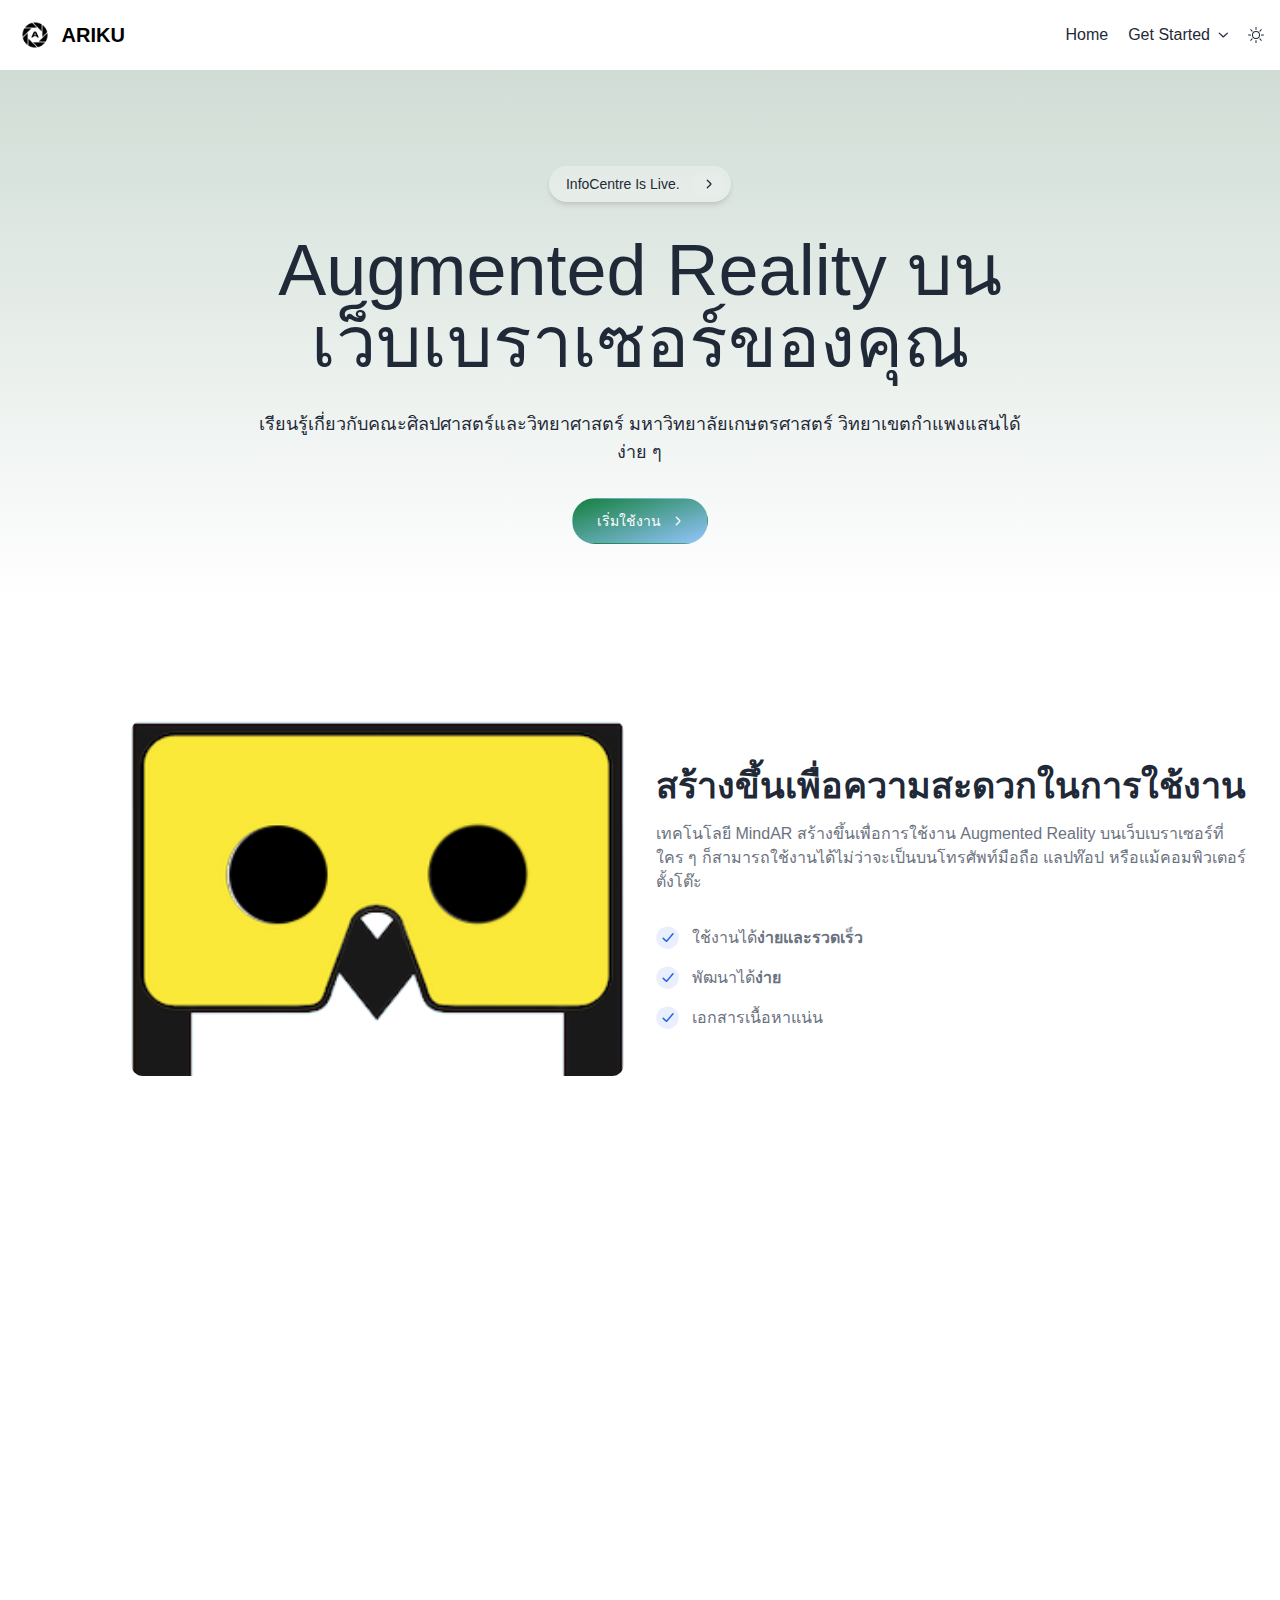
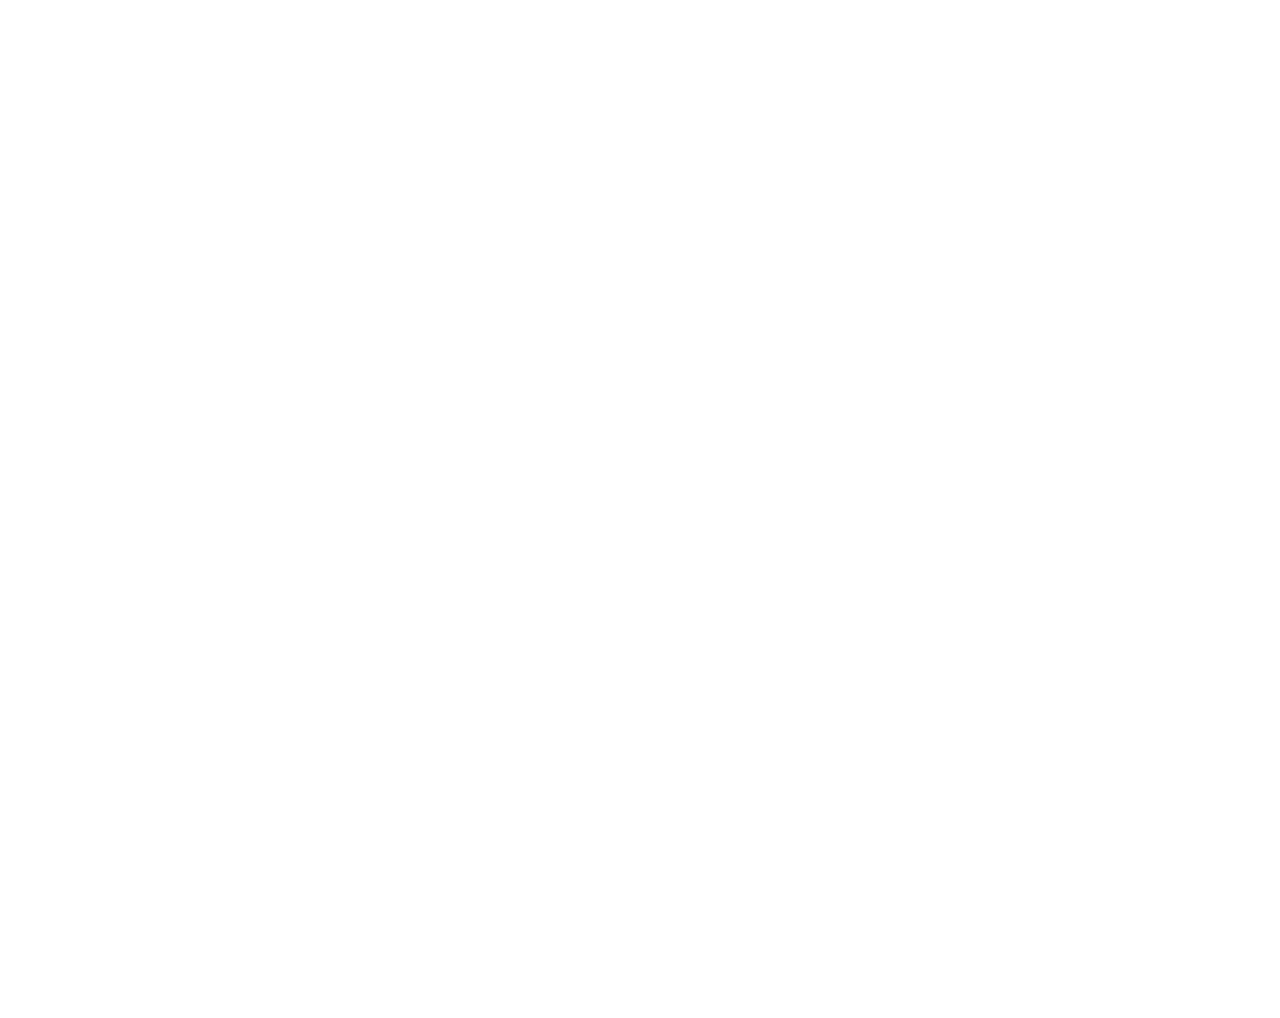
==== index.html @ 5f56b3ba "fist commit" ====
<html>
<head>
    <title>ARIKU: HOME</title>
    <meta charset="utf-8" name="viewport" content="width=device-width, initial-scale=1.0">
    <script src="https://code.jquery.com/jquery-3.7.0.min.js"
        integrity="sha256-2Pmvv0kuTBOenSvLm6bvfBSSHrUJ+3A7x6P5Ebd07/g=" crossorigin="anonymous"></script>
    <script src="src/components/main.js"></script>
    <link rel="stylesheet" href="src/components/output.css">
</head>

<body class="bg-white dark:bg-slate-900 font-varela">
    <header
        class="flex flex-wrap sm:justify-start sm:flex-nowrap z-50 w-full bg-white text-base py-4 dark:bg-slate-800 sticky top-0">
        <nav class="max-w-[85rem] w-full mx-auto px-4 sm:flex sm:items-center sm:justify-between" aria-label="Global">
            <div class="flex items-center justify-between">
                <a class="inline-flex items-center gap-x-2 text-xl font-semibold dark:text-white" href="https://blyatifulworld.github.io">
                    <div class="bg-white rounded-md">
                        <img class="w-12 h-auto" src="/assets/Images/ARIKULogo.png" alt="Logo">
                    </div>
                    ARIKU
                </a>
                <div class="sm:hidden">
                    <button type="button"
                        class="hs-collapse-toggle p-2 inline-flex justify-center items-center gap-2 rounded-md border font-medium bg-white text-gray-700 shadow-sm align-middle hover:bg-gray-50 focus:outline-none focus:ring-2 focus:ring-offset-2 focus:ring-offset-white focus:ring-blue-600 transition-all text-sm dark:bg-slate-900 dark:hover:bg-slate-800 dark:border-gray-700 dark:text-gray-400 dark:hover:text-white dark:focus:ring-offset-gray-800"
                        data-hs-collapse="#navbar-image-and-text-2" aria-controls="navbar-image-and-text-2"
                        aria-label="Toggle navigation">
                        <svg class="hs-collapse-open:hidden w-4 h-4" width="16" height="16" fill="currentColor"
                            viewBox="0 0 16 16">
                            <path fill-rule="evenodd"
                                d="M2.5 12a.5.5 0 0 1 .5-.5h10a.5.5 0 0 1 0 1H3a.5.5 0 0 1-.5-.5zm0-4a.5.5 0 0 1 .5-.5h10a.5.5 0 0 1 0 1H3a.5.5 0 0 1-.5-.5zm0-4a.5.5 0 0 1 .5-.5h10a.5.5 0 0 1 0 1H3a.5.5 0 0 1-.5-.5z" />
                        </svg>
                        <svg class="hs-collapse-open:block hidden w-4 h-4" width="16" height="16" fill="currentColor"
                            viewBox="0 0 16 16">
                            <path
                                d="M4.646 4.646a.5.5 0 0 1 .708 0L8 7.293l2.646-2.647a.5.5 0 0 1 .708.708L8.707 8l2.647 2.646a.5.5 0 0 1-.708.708L8 8.707l-2.646 2.647a.5.5 0 0 1-.708-.708L7.293 8 4.646 5.354a.5.5 0 0 1 0-.708z" />
                        </svg>
                    </button>
                </div>
            </div>
            <div id="navbar-image-and-text-2"
                class="hs-collapse hidden overflow-hidden transition-all duration-300 basis-full grow sm:block">
                <div class="flex flex-col gap-5 mt-5 sm:flex-row sm:items-center sm:justify-end sm:mt-0 sm:pl-5">
                    <a class="font-medium text-gray-800 hover:text-gray-500 dark:text-white dark:hover:text-gray-400"
                        href="https://blyatifulworld.github.io">Home</a>
                    <div class="hs-dropdown [--strategy:static] sm:[--strategy:fixed] [--adaptive:none]">
                        <button id="hs-mega-menu-basic-dr" type="button"
                            class="flex items-center w-full text-gray-800 hover:text-gray-500 dark:text-white dark:hover:text-gray-400">
                            Get Started
                            <svg class="ml-2 w-2.5 h-2.5 text-gray-800 dark:text-white" width="16" height="16"
                                viewBox="0 0 16 16" fill="none" xmlns="http://www.w3.org/2000/svg">
                                <path d="M2 5L8.16086 10.6869C8.35239 10.8637 8.64761 10.8637 8.83914 10.6869L15 5"
                                    stroke="currentColor" stroke-width="2" stroke-linecap="round"></path>
                            </svg>
                        </button>
                        <div class="hs-dropdown-menu transition-[opacity,margin] duration-[0.1ms] sm:duration-[150ms] hs-dropdown-open:opacity-100 opacity-0 sm:w-48 z-10 bg-white sm:shadow-md rounded-lg p-2 dark:bg-gray-800 sm:dark:border dark:border-gray-700 dark:divide-gray-700 before:absolute top-full sm:border before:-top-5 before:left-0 before:w-full before:h-5 hidden"
                            style="">
                            <a class="flex items-center gap-x-3.5 py-2 px-3 rounded-md text-sm text-gray-800 hover:bg-gray-100 focus:ring-2 focus:ring-blue-500 dark:text-white dark:hover:bg-gray-700 dark:hover:text-gray-400"
                                href="src/pages/mindartest.html">
                                Scanner
                            </a>
                            <a class="flex items-center gap-x-3.5 py-2 px-3 rounded-md text-sm text-gray-800 hover:bg-gray-100 focus:ring-2 focus:ring-blue-500 dark:text-white dark:hover:bg-gray-700 dark:hover:text-gray-400"
                                href="src/pages/infoCentre/mainInfo.html">
                                InfoCentre
                            </a>
                        </div>
                    </div>
                    <a class="hs-dark-mode-active:hidden block hs-dark-mode group flex items-center text-gray-800 hover:text-blue-600 font-medium dark:text-white dark:hover:text-gray-400"
                        href="#!" data-hs-theme-click-value="dark">
                        <svg class="w-4 h-4" xmlns="http://www.w3.org/2000/svg" width="16" height="16"
                            fill="currentColor" viewBox="0 0 16 16">
                            <path
                                d="M8 11a3 3 0 1 1 0-6 3 3 0 0 1 0 6zm0 1a4 4 0 1 0 0-8 4 4 0 0 0 0 8zM8 0a.5.5 0 0 1 .5.5v2a.5.5 0 0 1-1 0v-2A.5.5 0 0 1 8 0zm0 13a.5.5 0 0 1 .5.5v2a.5.5 0 0 1-1 0v-2A.5.5 0 0 1 8 13zm8-5a.5.5 0 0 1-.5.5h-2a.5.5 0 0 1 0-1h2a.5.5 0 0 1 .5.5zM3 8a.5.5 0 0 1-.5.5h-2a.5.5 0 0 1 0-1h2A.5.5 0 0 1 3 8zm10.657-5.657a.5.5 0 0 1 0 .707l-1.414 1.415a.5.5 0 1 1-.707-.708l1.414-1.414a.5.5 0 0 1 .707 0zm-9.193 9.193a.5.5 0 0 1 0 .707L3.05 13.657a.5.5 0 0 1-.707-.707l1.414-1.414a.5.5 0 0 1 .707 0zm9.193 2.121a.5.5 0 0 1-.707 0l-1.414-1.414a.5.5 0 0 1 .707-.707l1.414 1.414a.5.5 0 0 1 0 .707zM4.464 4.465a.5.5 0 0 1-.707 0L2.343 3.05a.5.5 0 1 1 .707-.707l1.414 1.414a.5.5 0 0 1 0 .708z" />
                        </svg>
                    </a>
                    <a class="hs-dark-mode-active:block hidden hs-dark-mode group flex items-center text-gray-800 hover:text-blue-600 font-medium dark:text-white dark:hover:text-gray-400"
                        href="#!" data-hs-theme-click-value="light">
                        <svg class="w-4 h-4" xmlns="http://www.w3.org/2000/svg" width="16" height="16"
                            fill="currentColor" viewBox="0 0 16 16">
                            <path
                                d="M6 .278a.768.768 0 0 1 .08.858 7.208 7.208 0 0 0-.878 3.46c0 4.021 3.278 7.277 7.318 7.277.527 0 1.04-.055 1.533-.16a.787.787 0 0 1 .81.316.733.733 0 0 1-.031.893A8.349 8.349 0 0 1 8.344 16C3.734 16 0 12.286 0 7.71 0 4.266 2.114 1.312 5.124.06A.752.752 0 0 1 6 .278zM4.858 1.311A7.269 7.269 0 0 0 1.025 7.71c0 4.02 3.279 7.276 7.319 7.276a7.316 7.316 0 0 0 5.205-2.162c-.337.042-.68.063-1.029.063-4.61 0-8.343-3.714-8.343-8.29 0-1.167.242-2.278.681-3.286z" />
                        </svg>
                    </a>
                </div>
            </div>
        </nav>
    </header>
    <!-- Body Section -->
    <div class="font-medium text-gray-800 dark:text-white bg-gradient-to-b from-green-900/[.20] via-transparent">

        <!-- The Top One -->
        <div class="max-w-[85rem] mx-auto px-4 sm:px-6 lg:px-8 py-24 space-y-8 mb-6">
            <div class="flex justify-center">
                <a class="group inline-block bg-white/30 hover:bg-white/[.1] dark:bg-white/[.05] dark:hover:bg-white/[.1] border border-white/[.05] p-1 pl-4 rounded-full shadow-md dark:text-white"
                    href="#">
                    <p class="mr-2 inline-block text-sm">
                        InfoCentre Is Live.
                    </p>
                    <span
                        class="group-hover:bg-white/[.1] py-2 px-3 inline-flex justify-center items-center gap-x-2 rounded-full bg-white/[.075] font-semibold text-sm">
                        <svg class="w-2.5 h-2.5" width="16" height="16" viewBox="0 0 16 16" fill="none">
                            <path
                                d="M5.27921 2L10.9257 7.64645C11.1209 7.84171 11.1209 8.15829 10.9257 8.35355L5.27921 14"
                                stroke="currentColor" stroke-width="2" stroke-linecap="round" />
                        </svg>
                    </span>
                </a>
            </div>
            <div class="max-w-3xl text-center mx-auto">
                <h1 class="block font-medium text-4xl sm:text-5xl md:text-6xl lg:text-7xl">
                    Augmented Reality บนเว็บเบราเซอร์ของคุณ
                </h1>
            </div>
            <div class="max-w-3xl text-center mx-auto">
                <p class="text-lg">เรียนรู้เกี่ยวกับคณะศิลปศาสตร์และวิทยาศาสตร์ มหาวิทยาลัยเกษตรศาสตร์
                    วิทยาเขตกำแพงแสนได้ง่าย ๆ</p>
            </div>
            <div class="text-center">
                <a class="transition ease-in-out delay-100 bg-blue-500 hover:-translate-y-1 hover:scale-110 inline-flex justify-center items-center gap-x-3 text-center bg-gradient-to-tl from-blue-300 to-green-700 shadow-lg shadow-transparent hover:shadow-green-500/50 border border-transparent text-white text-sm font-medium rounded-full focus:outline-none focus:ring-2 focus:ring-blue-600 focus:ring-offset-2 focus:ring-offset-white py-3 px-6 dark:focus:ring-offset-gray-800"
                    href="#getStart">
                    เริ่มใช้งาน
                    <svg class="w-2.5 h-2.5" width="16" height="16" viewBox="0 0 16 16" fill="none">
                        <path d="M5.27921 2L10.9257 7.64645C11.1209 7.84171 11.1209 8.15829 10.9257 8.35355L5.27921 14"
                            stroke="currentColor" stroke-width="2" stroke-linecap="round" />
                    </svg>
                </a>
            </div>
        </div>

        <!-- The Second One -->
        <!-- MindAR Section -->
        <div class="max-w-[85rem] px-4 py-10 sm:px-6 lg:px-8 lg:py-14 mx-auto mb-6">
            <div class="md:grid md:grid-cols-2 md:items-center md:gap-4 xl:gap-8">
                <div class="flex sm:justify-center md:justify-end moveToLeft">
                    <img class="rounded-xl w-10/12 object-cover sm:object-center" src="assets/Images/mindarlogo.png"
                        alt="MindAR.js logo">
                </div>
                <div class="mt-5 sm:mt-10 lg:mt-0">
                    <div class="space-y-6 sm:space-y-8">
                        <div class="space-y-2 md:space-y-4">
                            <h2 class="font-bold text-3xl lg:text-4xl text-gray-800 dark:text-gray-200">
                                สร้างขึ้นเพื่อความสะดวกในการใช้งาน
                            </h2>
                            <p class="text-gray-500 dark:text-gray-300">
                                เทคโนโลยี MindAR สร้างขึ้นเพื่อการใช้งาน Augmented Reality บนเว็บเบราเซอร์ที่ใคร ๆ
                                ก็สามารถใช้งานได้ไม่ว่าจะเป็นบนโทรศัพท์มือถือ แลปท๊อป หรือแม้คอมพิวเตอร์ตั้งโต๊ะ
                            </p>
                        </div>
                        <ul role="list" class="space-y-2 sm:space-y-4">
                            <li class="flex space-x-3">
                                <svg class="flex-shrink-0 h-6 w-6 text-blue-600 dark:text-blue-500" width="16"
                                    height="16" viewBox="0 0 16 16" fill="none" xmlns="http://www.w3.org/2000/svg">
                                    <path
                                        d="M15.1965 7.85999C15.1965 3.71785 11.8387 0.359985 7.69653 0.359985C3.5544 0.359985 0.196533 3.71785 0.196533 7.85999C0.196533 12.0021 3.5544 15.36 7.69653 15.36C11.8387 15.36 15.1965 12.0021 15.1965 7.85999Z"
                                        fill="currentColor" fill-opacity="0.1" />
                                    <path
                                        d="M10.9295 4.88618C11.1083 4.67577 11.4238 4.65019 11.6343 4.82904C11.8446 5.00788 11.8702 5.32343 11.6914 5.53383L7.44139 10.5338C7.25974 10.7475 6.93787 10.77 6.72825 10.5837L4.47825 8.5837C4.27186 8.40024 4.25327 8.0842 4.43673 7.87781C4.62019 7.67142 4.93622 7.65283 5.14261 7.83629L7.01053 9.49669L10.9295 4.88618Z"
                                        fill="currentColor" />
                                </svg>
                                <span class="text-sm sm:text-base text-gray-500 dark:text-gray-300">
                                    ใช้งานได้<span class="font-bold">ง่ายและรวดเร็ว</span>
                                </span>
                            </li>
                            <li class="flex space-x-3">
                                <svg class="flex-shrink-0 h-6 w-6 text-blue-600 dark:text-blue-500" width="16"
                                    height="16" viewBox="0 0 16 16" fill="none" xmlns="http://www.w3.org/2000/svg">
                                    <path
                                        d="M15.1965 7.85999C15.1965 3.71785 11.8387 0.359985 7.69653 0.359985C3.5544 0.359985 0.196533 3.71785 0.196533 7.85999C0.196533 12.0021 3.5544 15.36 7.69653 15.36C11.8387 15.36 15.1965 12.0021 15.1965 7.85999Z"
                                        fill="currentColor" fill-opacity="0.1" />
                                    <path
                                        d="M10.9295 4.88618C11.1083 4.67577 11.4238 4.65019 11.6343 4.82904C11.8446 5.00788 11.8702 5.32343 11.6914 5.53383L7.44139 10.5338C7.25974 10.7475 6.93787 10.77 6.72825 10.5837L4.47825 8.5837C4.27186 8.40024 4.25327 8.0842 4.43673 7.87781C4.62019 7.67142 4.93622 7.65283 5.14261 7.83629L7.01053 9.49669L10.9295 4.88618Z"
                                        fill="currentColor" />
                                </svg>
                                <span class="text-sm sm:text-base text-gray-500 dark:text-gray-300">
                                    พัฒนาได้<span class="font-bold">ง่าย</span>
                                </span>
                            </li>
                            <li class="flex space-x-3">
                                <svg class="flex-shrink-0 h-6 w-6 text-blue-600 dark:text-blue-500" width="16"
                                    height="16" viewBox="0 0 16 16" fill="none" xmlns="http://www.w3.org/2000/svg">
                                    <path
                                        d="M15.1965 7.85999C15.1965 3.71785 11.8387 0.359985 7.69653 0.359985C3.5544 0.359985 0.196533 3.71785 0.196533 7.85999C0.196533 12.0021 3.5544 15.36 7.69653 15.36C11.8387 15.36 15.1965 12.0021 15.1965 7.85999Z"
                                        fill="currentColor" fill-opacity="0.1" />
                                    <path
                                        d="M10.9295 4.88618C11.1083 4.67577 11.4238 4.65019 11.6343 4.82904C11.8446 5.00788 11.8702 5.32343 11.6914 5.53383L7.44139 10.5338C7.25974 10.7475 6.93787 10.77 6.72825 10.5837L4.47825 8.5837C4.27186 8.40024 4.25327 8.0842 4.43673 7.87781C4.62019 7.67142 4.93622 7.65283 5.14261 7.83629L7.01053 9.49669L10.9295 4.88618Z"
                                        fill="currentColor" />
                                </svg>
                                <span class="text-sm sm:text-base text-gray-500 dark:text-gray-300">
                                    เอกสารเนื้อหาแน่น
                                </span>
                            </li>
                        </ul>
                    </div>
                </div>
            </div>
        </div>
    </div>

    <!-- The Third One -->
    <!-- Supported Browsers Section -->
    <div class="max-w-[85rem] px-4 pt-10 sm:px-6 lg:px-8 lg:pt-14 mx-auto text-gray-800 dark:text-white mb-12 moveUp">
        <div class="max-w-3xl text-center mx-auto mb-6">
            <h1 class="block font-medium text-xl sm:text-2xl md:text-3xl lg:text-4xl">
                เบราเซอร์ที่เรารองรับ
            </h1>
        </div>
        <div class="grid grid-cols-2 md:grid-cols-3 gap-6">
            <!-- Icon Block -->
            <div
                class="h-36 sm:h-56 flex flex-col justify-center border border-gray-200 rounded-xl text-center p-4 md:p-5 dark:border-gray-700">
                <!-- Icon -->
                <div class="flex justify-center items-center w-12 h-12 rounded-md mx-auto">
                    <svg xmlns="http://www.w3.org/2000/svg" xmlns:xlink="http://www.w3.org/1999/xlink"
                        viewBox="0 0 48 48">
                        <defs>
                            <linearGradient id="a" x1="3.2173" y1="15" x2="44.7812" y2="15"
                                gradientUnits="userSpaceOnUse">
                                <stop offset="0" stop-color="#d93025" />
                                <stop offset="1" stop-color="#ea4335" />
                            </linearGradient>
                            <linearGradient id="b" x1="20.7219" y1="47.6791" x2="41.5039" y2="11.6837"
                                gradientUnits="userSpaceOnUse">
                                <stop offset="0" stop-color="#fcc934" />
                                <stop offset="1" stop-color="#fbbc04" />
                            </linearGradient>
                            <linearGradient id="c" x1="26.5981" y1="46.5015" x2="5.8161" y2="10.506"
                                gradientUnits="userSpaceOnUse">
                                <stop offset="0" stop-color="#1e8e3e" />
                                <stop offset="1" stop-color="#34a853" />
                            </linearGradient>

                            <path id="p"
                                d="M13.6086 30.0031 3.218 12.006A23.994 23.994 0 0 0 24.0025 48l10.3906-17.9971-.0067-.0068a11.9852 11.9852 0 0 1-20.7778.007Z" />
                        </defs>

                        <use xlink:href="#p" fill="url(#a)" transform="rotate(120 24 24)" />
                        <use xlink:href="#p" fill="url(#b)" transform="rotate(-120 24 24)" />
                        <use xlink:href="#p" fill="url(#c)" />

                        <circle cx="24" cy="24" r="12" style="fill:#fff" />
                        <circle cx="24" cy="24" r="9.5" style="fill:#1a73e8" />
                    </svg>
                </div>
                <!-- End Icon -->

                <div class="mt-3">
                    <h3 class="text-sm sm:text-base md:text-lg font-semibold">
                        Google Chrome
                    </h3>
                </div>
            </div>
            <!-- End Icon Block -->

            <!-- Icon Block -->
            <div
                class="h-36 sm:h-56 flex flex-col justify-center border border-gray-200 rounded-xl text-center p-4 md:p-5 dark:border-gray-700">
                <!-- Icon -->
                <div class="flex justify-center items-center w-12 h-12 rounded-md mx-auto">
                    <svg xmlns="http://www.w3.org/2000/svg" viewBox="0 0 16 16" id="safari">
                        <circle cx="8" cy="8" r="8" fill="#2196F3"></circle>
                        <path fill="#FAFAFA" d="m7 7-4 6 6-4z"></path>
                        <path fill="#F44336" d="m7 7 2 2 4-6z"></path>
                    </svg>
                </div>
                <!-- End Icon -->

                <div class="mt-3">
                    <h3 class="text-sm sm:text-base md:text-lg font-semibold">
                        Safari
                    </h3>
                </div>
            </div>
            <!-- End Icon Block -->

            <!-- Icon Block -->
            <div
                class="h-36 sm:h-56 flex flex-col justify-center border border-gray-200 rounded-xl text-center p-4 md:p-5 dark:border-gray-700">
                <!-- Icon -->
                <div class="flex justify-center items-center w-12 h-12 rounded-md mx-auto">
                    <svg xmlns="http://www.w3.org/2000/svg" width="2500" height="2500" preserveAspectRatio="xMidYMid"
                        viewBox="0 0 256 256" id="opera">
                        <defs>
                            <linearGradient id="a" x1="50.003%" x2="50.003%" y1="1.63%" y2="98.545%">
                                <stop offset="30%" stop-color="#FF1B2D"></stop>
                                <stop offset="43.81%" stop-color="#FA1A2C"></stop>
                                <stop offset="59.39%" stop-color="#ED1528"></stop>
                                <stop offset="75.81%" stop-color="#D60E21"></stop>
                                <stop offset="92.72%" stop-color="#B70519"></stop>
                                <stop offset="100%" stop-color="#A70014"></stop>
                            </linearGradient>
                            <linearGradient id="b" x1="49.99%" x2="49.99%" y1=".853%" y2="99.519%">
                                <stop offset="0%" stop-color="#9C0000"></stop>
                                <stop offset="70%" stop-color="#FF4B4B"></stop>
                            </linearGradient>
                        </defs>
                        <path fill="url(#a)"
                            d="M85.9 200.1C71.7 183.4 62.6 158.7 62 131v-6c.6-27.7 9.8-52.4 23.9-69.1 18.4-23.8 45.4-34.5 75.9-34.5 18.8 0 36.5 1.3 51.5 11.3C190.8 12.4 161.1.1 128.5 0h-.5C57.3 0 0 57.3 0 128c0 68.6 54 124.7 121.9 127.9 2 .1 4.1.1 6.1.1 32.8 0 62.7-12.3 85.3-32.6-15 10-31.7 10.4-50.5 10.4-30.4.1-58.6-9.8-76.9-33.7z">
                        </path>
                        <path fill="url(#b)"
                            d="M85.9 55.9c11.7-13.9 26.9-22.2 43.5-22.2 37.3 0 67.5 42.2 67.5 94.4s-30.2 94.4-67.5 94.4c-16.6 0-31.7-8.4-43.5-22.2 18.4 23.8 45.7 39 76.1 39 18.7 0 36.3-5.7 51.3-15.7C239.5 200 256 165.9 256 128c0-37.9-16.5-72-42.7-95.4-15-10-32.5-15.7-51.3-15.7-30.5 0-57.8 15.1-76.1 39z">
                        </path>
                    </svg>
                </div>
                <!-- End Icon -->

                <div class="mt-3">
                    <h3 class="text-sm sm:text-base md:text-lg font-semibold">
                        Opera
                    </h3>
                </div>
            </div>
            <!-- End Icon Block -->

            <!-- Icon Block -->
            <div
                class="h-36 sm:h-56 flex flex-col justify-center border border-gray-200 rounded-xl text-center p-4 md:p-5 dark:border-gray-700">
                <!-- Icon -->
                <div class="flex justify-center items-center w-12 h-12 rounded-md mx-auto">
                    <svg xmlns="http://www.w3.org/2000/svg" width="43.322" height="46.96" id="microsoft-edge">
                        <path fill="#3277bc"
                            d="M13.725 18.923h16.628c0-5.9-2.576-9.928-9.6-9.928-8.3 0-16.741 5.4-20.753 12.141C1.243 9.441 9.628 0 22.251 0c10.82 0 21.071 8.273 21.071 22.024v5.228H13.814c0 7.116 6.208 9.935 12.709 9.935a23.274 23.274 0 0 0 12.812-3.555V43.6a29.685 29.685 0 0 1-14.347 3.36c-11.457 0-19.544-8.211-19.544-18.421A18.1 18.1 0 0 1 17 11.486a12.118 12.118 0 0 0-3.28 7.437Z"
                            data-name="microsoft edge"></path>
                    </svg>
                </div>
                <!-- End Icon -->

                <div class="mt-3">
                    <h3 class="text-sm sm:text-base md:text-lg font-semibold">
                        Edge
                    </h3>
                </div>
            </div>
            <!-- End Icon Block -->

            <!-- Icon Block -->
            <div
                class="h-36 sm:h-56 flex flex-col justify-center border border-gray-200 rounded-xl text-center p-4 md:p-5 dark:border-gray-700">
                <!-- Icon -->
                <div class="flex justify-center items-center w-12 h-12 rounded-md mx-auto">
                    <svg xmlns="http://www.w3.org/2000/svg" enable-background="new 0 0 256 256" viewBox="0 0 256 256"
                        id="line-app">
                        <path fill="#44C7B6" d="M179.865,16.977H76.135c-32.668,0-59.157,26.489-59.157,59.157v103.731
						c0,32.668,26.489,59.157,59.157,59.157h103.731c32.668,0,59.157-26.489,59.157-59.157V76.135
						C239.023,43.467,212.533,16.977,179.865,16.977z"></path>
                        <path fill="#4BDBC3" d="M94.488,239.023H76.135c-32.668,0-59.157-26.489-59.157-59.157V76.135
						c0-32.668,26.489-59.157,59.157-59.157h18.353c-32.668,0-59.157,26.489-59.157,59.157v103.731
						C35.33,212.533,61.819,239.023,94.488,239.023z"></path>
                        <path fill="#3BB2A0" d="M239.023,76.135v103.731c0,32.668-26.489,59.157-59.157,59.157h-18.353
						c32.668,0,59.157-26.489,59.157-59.157V76.135c0-32.668-26.489-59.157-59.157-59.157h18.353
						C212.533,16.977,239.023,43.467,239.023,76.135z"></path>
                        <path fill="#FFE2E2" d="M214.135,121.651c0-38.346-38.564-69.431-86.135-69.431c-47.571,0-86.135,31.085-86.135,69.431
			c0,35.21,32.516,64.293,74.662,68.815c3.358,0.36,5.461,3.806,4.251,6.96l-6.061,15.794c0,0,26.185-1.975,54.056-30.4
			C195.777,171.099,214.135,148.105,214.135,121.651z"></path>
                        <path fill="#5F266D" d="M179.862,12.981H76.138c-34.824,0-63.156,28.332-63.156,63.156v103.725
			c0,34.824,28.332,63.156,63.156,63.156h103.725c34.824,0,63.156-28.332,63.156-63.156V76.138
			C243.019,41.313,214.687,12.981,179.862,12.981z M235.019,179.862c0,30.413-24.743,55.156-55.156,55.156H76.138
			c-30.413,0-55.156-24.743-55.156-55.156V76.138c0-30.413,24.743-55.156,55.156-55.156h103.725
			c30.413,0,55.156,24.743,55.156,55.156V179.862z"></path>
                        <path fill="#5F266D"
                            d="M145.943 39h5.654c2.209 0 4-1.791 4-4s-1.791-4-4-4h-5.654c-2.209 0-4 1.791-4 4S143.734 39 145.943 39zM166.598 39h15c2.209 0 4-1.791 4-4s-1.791-4-4-4h-15c-2.209 0-4 1.791-4 4S164.389 39 166.598 39zM128 48.22c-49.7 0-90.135 32.941-90.135 73.432 0 36.713 33.634 68.007 78.235 72.792.749.08 1.211.849.943 1.55l-6.061 15.794c-1.057 2.754 1.135 5.646 4.035 5.421 1.123-.084 27.673-2.393 56.064-31.034 29.046-12.878 47.052-37.539 47.052-64.522C218.135 81.161 177.7 48.22 128 48.22zM167.181 179.15c-.473.205-.902.5-1.264.868-18.183 18.545-35.691 25.397-44.869 27.87l3.465-9.03c2.15-5.605-1.582-11.728-7.559-12.37-40.527-4.348-71.089-32.222-71.089-64.837 0-36.079 36.846-65.432 82.135-65.432s82.135 29.353 82.135 65.432C210.135 145.618 193.676 167.65 167.181 179.15z">
                        </path>
                        <path fill="#5F266D"
                            d="M186.118 113.425c2.762 0 5-2.238 5-5s-2.238-5-5-5h-17.348c-2.762 0-5 2.238-5 5v26.963c0 2.762 2.238 5 5 5h17.348c2.762 0 5-2.238 5-5s-2.238-5-5-5h-12.348v-3.481h12.348c2.762 0 5-2.238 5-5s-2.238-5-5-5h-12.348v-3.481H186.118zM106.118 103.425c-2.762 0-5 2.238-5 5v26.963c0 2.762 2.238 5 5 5s5-2.238 5-5v-26.963C111.118 105.663 108.88 103.425 106.118 103.425zM84.4 130.387h-9.519v-21.963c0-2.762-2.238-5-5-5s-5 2.238-5 5v24.37c0 4.187 3.406 7.593 7.593 7.593H84.4c2.762 0 5-2.238 5-5S87.162 130.387 84.4 130.387zM148.368 103.425c-2.762 0-5 2.238-5 5v12.19l-11.643-15.228c-2.895-3.788-8.972-1.731-8.972 3.037v26.963c0 2.762 2.238 5 5 5s5-2.238 5-5v-12.19l11.643 15.228c1.292 1.69 3.526 2.39 5.575 1.699 2.03-.688 3.396-2.593 3.396-4.736v-26.963C153.368 105.663 151.13 103.425 148.368 103.425z">
                        </path>
                    </svg>
                </div>
                <!-- End Icon -->


                <div class="mt-3">
                    <h3 class="text-sm sm:text-base md:text-lg font-semibold">
                        Line's In-App Browser
                    </h3>
                </div>
            </div>
            <!-- End Icon Block -->

            <!-- Icon Block -->
            <div
                class="h-36 sm:h-56 flex flex-col justify-center border border-gray-200 rounded-xl text-center p-4 md:p-5 dark:border-gray-700">
                <!-- Icon -->
                <div class="flex justify-center items-center w-12 h-12 rounded-md mx-auto">
                    <svg xmlns="http://www.w3.org/2000/svg" width="48" height="48" id="browser">
                        <g fill="#fff" transform="translate(7.995 -1011.561)">
                            <circle cx="16.005" cy="1035.561" r="24" fill="#239fdb" fill-rule="evenodd"></circle>
                            <path fill="#0b5ecd"
                                style="line-height:normal;text-indent:0;text-align:start;text-decoration-line:none;text-transform:none;block-progression:tb"
                                d="M30.205 47.174a24 24 0 0 0 .215-.049 24 24 0 0 0 2.277-.756 24 24 0 0 0 2.19-.98 24 24 0 0 0 2.08-1.194 24 24 0 0 0 1.951-1.394 24 24 0 0 0 1.803-1.584 24 24 0 0 0 1.634-1.756 24 24 0 0 0 1.454-1.91 24 24 0 0 0 1.254-2.045 24 24 0 0 0 1.042-2.16 24 24 0 0 0 .823-2.254 24 24 0 0 0 .228-.895l-15.68-15.68-.025-.025c-.033-.033-.07-.061-.103-.094a12.04 12.04 0 0 0-.56-.515c-.08-.067-.161-.129-.241-.194a11.994 11.994 0 0 0-.445-.347c-.104-.077-.21-.15-.317-.223a11.998 11.998 0 0 0-1.574-.916 11.98 11.98 0 0 0-.482-.219c-.116-.05-.231-.1-.348-.146a11.95 11.95 0 0 0-.598-.215c-.08-.027-.159-.057-.24-.082-.293-.09-.59-.172-.89-.24.117.122.234.248.345.385.46.565.876 1.26 1.242 2.066.127.28.239.59.354.896l-2.76-2.761c-.022-.022-.044-.038-.066-.059-.05-.048-.1-.09-.149-.133a3.625 3.625 0 0 0-.492-.363 2.518 2.518 0 0 0-.293-.146c-.057-.025-.114-.053-.172-.073a2.036 2.036 0 0 0-.385-.088c-.025-.003-.049-.015-.074-.017-.08 0-.16-.01-.242-.01V11c-.213.01-.426.042-.643.12-.376.132-.756.385-1.127.745-.05.05-.1.11-.15.162l-.717-.716a11.986 11.986 0 0 0-6.435 3.886l1.761 1.762c-.131-.041-.27-.078-.398-.121a14.492 14.492 0 0 1-1.996-.84 11.97 11.97 0 0 0-2.069 4.867A12.012 12.012 0 0 0 11 22.996l1 1h-.957c.104 1.245.4 2.455.871 3.59v.002c.353.85.803 1.659 1.342 2.408v.002c.18.25.37.493.568.729l.76.76c-.015.006-.034.01-.049.017l15.67 15.67z"
                                color="#000" font-family="sans-serif" font-weight="400"
                                transform="translate(-7.995 1011.561)"></path>
                            <path
                                style="line-height:normal;text-indent:0;text-align:start;text-decoration-line:none;text-transform:none;block-progression:tb"
                                d="M13.967 1023.365c.081 0 .161.01.242.01.685.064 1.352.49 2.02 1.31.781.96 1.476 2.465 1.98 4.348a26.556 26.556 0 0 1-8.412-.004c.206-.772.436-1.505.707-2.145.783-1.846 1.817-3.044 2.82-3.398.217-.077.43-.112.643-.12zm2.691.3a12 12 0 0 1 6.453 3.897c-1.09.538-2.424.975-3.918 1.283-.527-2.015-1.268-3.663-2.19-4.795a6.024 6.024 0 0 0-.345-.385zm-5.328.01c-.679.713-1.263 1.673-1.748 2.817-.302.71-.552 1.515-.773 2.359-1.493-.307-2.822-.75-3.914-1.29a11.974 11.974 0 0 1 6.435-3.886zm12.412 4.688c.347.482.656.997.932 1.535a7.51 7.51 0 0 0-3.104-.596c-.06 0-.122.013-.183.016.86-.27 1.649-.588 2.355-.955zm-19.48 0c1.215.629 2.675 1.124 4.297 1.46a26.085 26.085 0 0 0-.518 4.042c-.026.503-.024.999-.025 1.496h-6.01c0-.706.059-1.418.187-2.131a11.97 11.97 0 0 1 2.069-4.867zm5.285 1.636c1.47.242 3.035.37 4.639.36a27.777 27.777 0 0 0 4.263-.35c.005.024.013.046.018.07-.15.073-.301.139-.447.223a7.478 7.478 0 0 0-3.602 5.059H9.02c-.002-.48-.006-.959.02-1.444.072-1.394.249-2.713.507-3.918zm12.049.3a6.495 6.495 0 0 1 5.802 3.25 6.493 6.493 0 0 1-2.378 8.878 6.493 6.493 0 0 1-8.88-2.379 6.495 6.495 0 0 1 2.38-8.88 6.467 6.467 0 0 1 3.076-.87zm.277 1.497c-.242-.01-.485.01-.727.037a5.007 5.007 0 0 0-1.876.657c-2.384 1.376-3.218 4.423-1.84 6.808 1.378 2.387 4.452 3.217 6.84 1.838 2.386-1.378 3.218-4.45 1.84-6.838a5.02 5.02 0 0 0-4.237-2.502zm-.023 1a4.02 4.02 0 0 1 3.392 2.002c.106.183.18.372.254.563h-7.441a3.978 3.978 0 0 1 1.715-2.006c.49-.283.999-.467 1.5-.53.193-.023.386-.033.58-.028zm-19.801 3.565h5.976c.062 1.957.308 3.833.739 5.496-1.45.288-2.777.707-3.934 1.234a12.002 12.002 0 0 1-2.781-6.73zm6.988 0h5.25a7.454 7.454 0 0 0 .986 4.187c.183.316.39.606.61.885a28.089 28.089 0 0 0-6.08.244c-.424-1.589-.69-3.408-.766-5.316zm8.76 0h7.953a4.01 4.01 0 0 1-1.98 3.91 4.007 4.007 0 0 1-5.473-1.473 3.945 3.945 0 0 1-.5-2.437zm-4.17 6.004c1.098-.016 2.21.038 3.307.156.264.223.542.429.832.611-.726 1.993-1.682 3.32-2.61 3.881a2.459 2.459 0 0 1-.89.338c-.197 0-.393.01-.59 0-.46-.078-.927-.333-1.422-.795-.852-.795-1.588-2.187-2.15-3.908a26.888 26.888 0 0 1 3.523-.285zm-4.565.465c.56 1.752 1.322 3.226 2.284 4.224a11.994 11.994 0 0 1-2.533-.873 11.981 11.981 0 0 1-3.272-2.312c1.032-.436 2.221-.788 3.521-1.04zm17.016.1 3.856 6.68a.489.489 0 0 1-.182.683.489.489 0 0 1-.684-.184l-3.847-6.664c.1-.052.2-.096.299-.152.194-.112.378-.237.558-.363zm-7.428.68a7.55 7.55 0 0 0 3.354.68 11.97 11.97 0 0 1-5.334 2.763c.776-.81 1.436-1.985 1.98-3.444z"
                                color="#000" font-family="sans-serif" font-weight="400" overflow="visible"
                                transform="translate(.999 -.803)"></path>
                        </g>
                    </svg>
                </div>
                <!-- End Icon -->

                <div class="mt-3">
                    <h3 class="text-sm sm:text-base md:text-lg font-semibold">
                        เว็บเบราเซอร์อื่น ๆ ก็รองรับนะ
                    </h3>
                </div>
            </div>
            <!-- End Icon Block -->

        </div>
        <!-- End Grid -->
    </div>

    <!-- The Forth One -->
    <div class="max-w-[85rem] px-4 py-10 sm:px-6 lg:px-8 lg:py-14 mx-auto mt-12 moveUp text-gray-800 dark:text-white"
        id="getStart">
        <div class="max-w-3xl text-center mx-auto mb-6">
            <h1 class="block font-medium text-xl sm:text-2xl md:text-3xl lg:text-4xl">
                เริ่มต้นใช้งาน
            </h1>
        </div>
        <!-- Grid -->
        <div class="grid lg:grid-cols-2 gap-6">
            <!-- Card -->
            <a class="group sm:flex" href="src/pages/mindartest.html">
                <div
                    class="flex-shrink-0 relative rounded-xl overflow-hidden w-full h-[200px] sm:w-[250px] sm:h-[350px]">
                    <img class="w-full h-full absolute top-0 left-0 object-cover"
                        src="https://images.unsplash.com/photo-1664574654529-b60630f33fdb?ixlib=rb-4.0.3&ixid=MnwxMjA3fDF8MHxwaG90by1wYWdlfHx8fGVufDB8fHx8&auto=format&fit=crop&w=987&q=80"
                        alt="Image Description">
                </div>

                <div class="grow">
                    <div class="p-4 flex flex-col h-full sm:p-6">
                        <div class="mb-3">
                            <p
                                class="inline-flex items-center gap-1.5 py-1.5 px-3 rounded-md text-xs font-medium bg-gray-100 text-gray-800 dark:bg-gray-800 dark:text-gray-200">
                                สแกนเนอร์
                            </p>
                        </div>
                        <h3
                            class="text-lg sm:text-2xl font-semibold text-gray-800 group-hover:text-blue-600 dark:text-gray-300 dark:group-hover:text-white">
                            ใช้เพื่อสแกนรูปใน InfoCentre
                        </h3>
                        <p class="mt-2 text-gray-600 dark:text-gray-400">
                            ลองเข้าใช้งานดูสิ
                        </p>

                        <div class="mt-5 sm:mt-auto">
                            <!-- Avatar -->
                            <div class="flex items-center">
                                <div class="flex-shrink-0">
                                    <img class="h-[2.875rem] w-[2.875rem] rounded-full" src="assets/Images/realTay.jpg"
                                        alt="Image Description">
                                </div>
                                <div class="ml-2.5 sm:ml-4">
                                    <h4 class="font-semibold text-gray-800 dark:text-gray-200">
                                        กรกช
                                    </h4>
                                    <p class="text-xs text-gray-500">
                                        ผู้พัฒนา
                                    </p>
                                </div>
                            </div>
                            <!-- End Avatar -->
                        </div>
                    </div>
                </div>
            </a>
            <!-- End Card -->

            <!-- Card -->
            <a class="group sm:flex" href="src/pages/infoCentre/mainInfo.html">
                <div
                    class="flex-shrink-0 relative rounded-xl overflow-hidden w-full h-[200px] sm:w-[250px] sm:h-[350px]">
                    <img class="w-full h-full absolute top-0 left-0 object-cover"
                        src="https://images.unsplash.com/photo-1669824774762-65ddf29bee56?ixlib=rb-4.0.3&ixid=MnwxMjA3fDB8MHxwaG90by1wYWdlfHx8fGVufDB8fHx8&auto=format&fit=crop&w=987&q=80"
                        alt="Image Description">
                </div>
                <div class="grow">
                    <div class="p-4 flex flex-col h-full sm:p-6">
                        <div class="mb-3">
                            <p
                                class="inline-flex items-center gap-1.5 py-1.5 px-3 rounded-md text-xs font-medium bg-gray-100 text-gray-800 dark:bg-gray-800 dark:text-gray-200">
                                InfoCentre
                            </p>
                        </div>
                        <h3
                            class="text-lg sm:text-2xl font-semibold text-gray-800 group-hover:text-blue-600 dark:text-gray-300 dark:group-hover:text-white">
                            เข้าอ่านและศึกษาข้อมูลของอาคารต่าง ๆ ได้ที่นี่
                        </h3>
                        <p class="mt-2 text-gray-600 dark:text-gray-400">
                            สร้างใหม่สวยกว่าเดิม
                        </p>

                        <div class="mt-5 sm:mt-auto">
                            <!-- Avatar -->
                            <div class="flex items-center">
                                <div class="flex-shrink-0">
                                    <img class="h-[2.875rem] w-[2.875rem] rounded-full" src="assets/Images/realTay.jpg"
                                        alt="Image Description">
                                </div>
                                <div class="ml-2.5 sm:ml-4">
                                    <h4 class="font-semibold text-gray-800 dark:text-gray-200">
                                        กรกช
                                    </h4>
                                    <p class="text-xs text-gray-500">
                                        ผู้พัฒนา
                                    </p>
                                </div>
                            </div>
                            <!-- End Avatar -->
                        </div>
                    </div>
                </div>
            </a>
            <!-- End Card -->
        </div>
        <!-- End Grid -->
    </div>
    <script src="./node_modules/preline/dist/preline.js"></script>
</body>

</html>
---- src/components/output.css ----
/*
! tailwindcss v3.3.3 | MIT License | https://tailwindcss.com
*/

/*
1. Prevent padding and border from affecting element width. (https://github.com/mozdevs/cssremedy/issues/4)
2. Allow adding a border to an element by just adding a border-width. (https://github.com/tailwindcss/tailwindcss/pull/116)
*/

*,
::before,
::after {
  box-sizing: border-box;
  /* 1 */
  border-width: 0;
  /* 2 */
  border-style: solid;
  /* 2 */
  border-color: #e5e7eb;
  /* 2 */
}

::before,
::after {
  --tw-content: '';
}

/*
1. Use a consistent sensible line-height in all browsers.
2. Prevent adjustments of font size after orientation changes in iOS.
3. Use a more readable tab size.
4. Use the user's configured `sans` font-family by default.
5. Use the user's configured `sans` font-feature-settings by default.
6. Use the user's configured `sans` font-variation-settings by default.
*/

html {
  line-height: 1.5;
  /* 1 */
  -webkit-text-size-adjust: 100%;
  /* 2 */
  -moz-tab-size: 4;
  /* 3 */
  -o-tab-size: 4;
     tab-size: 4;
  /* 3 */
  font-family: ui-sans-serif, system-ui, -apple-system, BlinkMacSystemFont, "Segoe UI", Roboto, "Helvetica Neue", Arial, "Noto Sans", sans-serif, "Apple Color Emoji", "Segoe UI Emoji", "Segoe UI Symbol", "Noto Color Emoji";
  /* 4 */
  font-feature-settings: normal;
  /* 5 */
  font-variation-settings: normal;
  /* 6 */
}

/*
1. Remove the margin in all browsers.
2. Inherit line-height from `html` so users can set them as a class directly on the `html` element.
*/

body {
  margin: 0;
  /* 1 */
  line-height: inherit;
  /* 2 */
}

/*
1. Add the correct height in Firefox.
2. Correct the inheritance of border color in Firefox. (https://bugzilla.mozilla.org/show_bug.cgi?id=190655)
3. Ensure horizontal rules are visible by default.
*/

hr {
  height: 0;
  /* 1 */
  color: inherit;
  /* 2 */
  border-top-width: 1px;
  /* 3 */
}

/*
Add the correct text decoration in Chrome, Edge, and Safari.
*/

abbr:where([title]) {
  -webkit-text-decoration: underline dotted;
          text-decoration: underline dotted;
}

/*
Remove the default font size and weight for headings.
*/

h1,
h2,
h3,
h4,
h5,
h6 {
  font-size: inherit;
  font-weight: inherit;
}

/*
Reset links to optimize for opt-in styling instead of opt-out.
*/

a {
  color: inherit;
  text-decoration: inherit;
}

/*
Add the correct font weight in Edge and Safari.
*/

b,
strong {
  font-weight: bolder;
}

/*
1. Use the user's configured `mono` font family by default.
2. Correct the odd `em` font sizing in all browsers.
*/

code,
kbd,
samp,
pre {
  font-family: ui-monospace, SFMono-Regular, Menlo, Monaco, Consolas, "Liberation Mono", "Courier New", monospace;
  /* 1 */
  font-size: 1em;
  /* 2 */
}

/*
Add the correct font size in all browsers.
*/

small {
  font-size: 80%;
}

/*
Prevent `sub` and `sup` elements from affecting the line height in all browsers.
*/

sub,
sup {
  font-size: 75%;
  line-height: 0;
  position: relative;
  vertical-align: baseline;
}

sub {
  bottom: -0.25em;
}

sup {
  top: -0.5em;
}

/*
1. Remove text indentation from table contents in Chrome and Safari. (https://bugs.chromium.org/p/chromium/issues/detail?id=999088, https://bugs.webkit.org/show_bug.cgi?id=201297)
2. Correct table border color inheritance in all Chrome and Safari. (https://bugs.chromium.org/p/chromium/issues/detail?id=935729, https://bugs.webkit.org/show_bug.cgi?id=195016)
3. Remove gaps between table borders by default.
*/

table {
  text-indent: 0;
  /* 1 */
  border-color: inherit;
  /* 2 */
  border-collapse: collapse;
  /* 3 */
}

/*
1. Change the font styles in all browsers.
2. Remove the margin in Firefox and Safari.
3. Remove default padding in all browsers.
*/

button,
input,
optgroup,
select,
textarea {
  font-family: inherit;
  /* 1 */
  font-feature-settings: inherit;
  /* 1 */
  font-variation-settings: inherit;
  /* 1 */
  font-size: 100%;
  /* 1 */
  font-weight: inherit;
  /* 1 */
  line-height: inherit;
  /* 1 */
  color: inherit;
  /* 1 */
  margin: 0;
  /* 2 */
  padding: 0;
  /* 3 */
}

/*
Remove the inheritance of text transform in Edge and Firefox.
*/

button,
select {
  text-transform: none;
}

/*
1. Correct the inability to style clickable types in iOS and Safari.
2. Remove default button styles.
*/

button,
[type='button'],
[type='reset'],
[type='submit'] {
  -webkit-appearance: button;
  /* 1 */
  background-color: transparent;
  /* 2 */
  background-image: none;
  /* 2 */
}

/*
Use the modern Firefox focus style for all focusable elements.
*/

:-moz-focusring {
  outline: auto;
}

/*
Remove the additional `:invalid` styles in Firefox. (https://github.com/mozilla/gecko-dev/blob/2f9eacd9d3d995c937b4251a5557d95d494c9be1/layout/style/res/forms.css#L728-L737)
*/

:-moz-ui-invalid {
  box-shadow: none;
}

/*
Add the correct vertical alignment in Chrome and Firefox.
*/

progress {
  vertical-align: baseline;
}

/*
Correct the cursor style of increment and decrement buttons in Safari.
*/

::-webkit-inner-spin-button,
::-webkit-outer-spin-button {
  height: auto;
}

/*
1. Correct the odd appearance in Chrome and Safari.
2. Correct the outline style in Safari.
*/

[type='search'] {
  -webkit-appearance: textfield;
  /* 1 */
  outline-offset: -2px;
  /* 2 */
}

/*
Remove the inner padding in Chrome and Safari on macOS.
*/

::-webkit-search-decoration {
  -webkit-appearance: none;
}

/*
1. Correct the inability to style clickable types in iOS and Safari.
2. Change font properties to `inherit` in Safari.
*/

::-webkit-file-upload-button {
  -webkit-appearance: button;
  /* 1 */
  font: inherit;
  /* 2 */
}

/*
Add the correct display in Chrome and Safari.
*/

summary {
  display: list-item;
}

/*
Removes the default spacing and border for appropriate elements.
*/

blockquote,
dl,
dd,
h1,
h2,
h3,
h4,
h5,
h6,
hr,
figure,
p,
pre {
  margin: 0;
}

fieldset {
  margin: 0;
  padding: 0;
}

legend {
  padding: 0;
}

ol,
ul,
menu {
  list-style: none;
  margin: 0;
  padding: 0;
}

/*
Reset default styling for dialogs.
*/

dialog {
  padding: 0;
}

/*
Prevent resizing textareas horizontally by default.
*/

textarea {
  resize: vertical;
}

/*
1. Reset the default placeholder opacity in Firefox. (https://github.com/tailwindlabs/tailwindcss/issues/3300)
2. Set the default placeholder color to the user's configured gray 400 color.
*/

input::-moz-placeholder, textarea::-moz-placeholder {
  opacity: 1;
  /* 1 */
  color: #9ca3af;
  /* 2 */
}

input::placeholder,
textarea::placeholder {
  opacity: 1;
  /* 1 */
  color: #9ca3af;
  /* 2 */
}

/*
Set the default cursor for buttons.
*/

button,
[role="button"] {
  cursor: pointer;
}

/*
Make sure disabled buttons don't get the pointer cursor.
*/

:disabled {
  cursor: default;
}

/*
1. Make replaced elements `display: block` by default. (https://github.com/mozdevs/cssremedy/issues/14)
2. Add `vertical-align: middle` to align replaced elements more sensibly by default. (https://github.com/jensimmons/cssremedy/issues/14#issuecomment-634934210)
   This can trigger a poorly considered lint error in some tools but is included by design.
*/

img,
svg,
video,
canvas,
audio,
iframe,
embed,
object {
  display: block;
  /* 1 */
  vertical-align: middle;
  /* 2 */
}

/*
Constrain images and videos to the parent width and preserve their intrinsic aspect ratio. (https://github.com/mozdevs/cssremedy/issues/14)
*/

img,
video {
  max-width: 100%;
  height: auto;
}

/* Make elements with the HTML hidden attribute stay hidden by default */

[hidden] {
  display: none;
}

*, ::before, ::after {
  --tw-border-spacing-x: 0;
  --tw-border-spacing-y: 0;
  --tw-translate-x: 0;
  --tw-translate-y: 0;
  --tw-rotate: 0;
  --tw-skew-x: 0;
  --tw-skew-y: 0;
  --tw-scale-x: 1;
  --tw-scale-y: 1;
  --tw-pan-x:  ;
  --tw-pan-y:  ;
  --tw-pinch-zoom:  ;
  --tw-scroll-snap-strictness: proximity;
  --tw-gradient-from-position:  ;
  --tw-gradient-via-position:  ;
  --tw-gradient-to-position:  ;
  --tw-ordinal:  ;
  --tw-slashed-zero:  ;
  --tw-numeric-figure:  ;
  --tw-numeric-spacing:  ;
  --tw-numeric-fraction:  ;
  --tw-ring-inset:  ;
  --tw-ring-offset-width: 0px;
  --tw-ring-offset-color: #fff;
  --tw-ring-color: rgb(59 130 246 / 0.5);
  --tw-ring-offset-shadow: 0 0 #0000;
  --tw-ring-shadow: 0 0 #0000;
  --tw-shadow: 0 0 #0000;
  --tw-shadow-colored: 0 0 #0000;
  --tw-blur:  ;
  --tw-brightness:  ;
  --tw-contrast:  ;
  --tw-grayscale:  ;
  --tw-hue-rotate:  ;
  --tw-invert:  ;
  --tw-saturate:  ;
  --tw-sepia:  ;
  --tw-drop-shadow:  ;
  --tw-backdrop-blur:  ;
  --tw-backdrop-brightness:  ;
  --tw-backdrop-contrast:  ;
  --tw-backdrop-grayscale:  ;
  --tw-backdrop-hue-rotate:  ;
  --tw-backdrop-invert:  ;
  --tw-backdrop-opacity:  ;
  --tw-backdrop-saturate:  ;
  --tw-backdrop-sepia:  ;
}

::backdrop {
  --tw-border-spacing-x: 0;
  --tw-border-spacing-y: 0;
  --tw-translate-x: 0;
  --tw-translate-y: 0;
  --tw-rotate: 0;
  --tw-skew-x: 0;
  --tw-skew-y: 0;
  --tw-scale-x: 1;
  --tw-scale-y: 1;
  --tw-pan-x:  ;
  --tw-pan-y:  ;
  --tw-pinch-zoom:  ;
  --tw-scroll-snap-strictness: proximity;
  --tw-gradient-from-position:  ;
  --tw-gradient-via-position:  ;
  --tw-gradient-to-position:  ;
  --tw-ordinal:  ;
  --tw-slashed-zero:  ;
  --tw-numeric-figure:  ;
  --tw-numeric-spacing:  ;
  --tw-numeric-fraction:  ;
  --tw-ring-inset:  ;
  --tw-ring-offset-width: 0px;
  --tw-ring-offset-color: #fff;
  --tw-ring-color: rgb(59 130 246 / 0.5);
  --tw-ring-offset-shadow: 0 0 #0000;
  --tw-ring-shadow: 0 0 #0000;
  --tw-shadow: 0 0 #0000;
  --tw-shadow-colored: 0 0 #0000;
  --tw-blur:  ;
  --tw-brightness:  ;
  --tw-contrast:  ;
  --tw-grayscale:  ;
  --tw-hue-rotate:  ;
  --tw-invert:  ;
  --tw-saturate:  ;
  --tw-sepia:  ;
  --tw-drop-shadow:  ;
  --tw-backdrop-blur:  ;
  --tw-backdrop-brightness:  ;
  --tw-backdrop-contrast:  ;
  --tw-backdrop-grayscale:  ;
  --tw-backdrop-hue-rotate:  ;
  --tw-backdrop-invert:  ;
  --tw-backdrop-opacity:  ;
  --tw-backdrop-saturate:  ;
  --tw-backdrop-sepia:  ;
}

.container {
  width: 100%;
}

@media (min-width: 640px) {
  .container {
    max-width: 640px;
  }
}

@media (min-width: 768px) {
  .container {
    max-width: 768px;
  }
}

@media (min-width: 1024px) {
  .container {
    max-width: 1024px;
  }
}

@media (min-width: 1280px) {
  .container {
    max-width: 1280px;
  }
}

@media (min-width: 1536px) {
  .container {
    max-width: 1536px;
  }
}

.sr-only {
  position: absolute;
  width: 1px;
  height: 1px;
  padding: 0;
  margin: -1px;
  overflow: hidden;
  clip: rect(0, 0, 0, 0);
  white-space: nowrap;
  border-width: 0;
}

.visible {
  visibility: visible;
}

.invisible {
  visibility: hidden;
}

.collapse {
  visibility: collapse;
}

.static {
  position: static;
}

.fixed {
  position: fixed;
}

.absolute {
  position: absolute;
}

.relative {
  position: relative;
}

.sticky {
  position: sticky;
}

.inset-0 {
  inset: 0px;
}

.bottom-0 {
  bottom: 0px;
}

.bottom-5 {
  bottom: 1.25rem;
}

.bottom-\[60px\] {
  bottom: 60px;
}

.left-0 {
  left: 0px;
}

.left-1\/2 {
  left: 50%;
}

.right-0 {
  right: 0px;
}

.right-full {
  right: 100%;
}

.top-0 {
  top: 0px;
}

.top-full {
  top: 100%;
}

.z-10 {
  z-index: 10;
}

.z-20 {
  z-index: 20;
}

.z-30 {
  z-index: 30;
}

.z-40 {
  z-index: 40;
}

.z-50 {
  z-index: 50;
}

.col-span-2 {
  grid-column: span 2 / span 2;
}

.row-span-2 {
  grid-row: span 2 / span 2;
}

.-m-1 {
  margin: -0.25rem;
}

.-m-1\.5 {
  margin: -0.375rem;
}

.\!mx-\[10px\] {
  margin-left: 10px !important;
  margin-right: 10px !important;
}

.mx-auto {
  margin-left: auto;
  margin-right: auto;
}

.my-12 {
  margin-top: 3rem;
  margin-bottom: 3rem;
}

.mb-1 {
  margin-bottom: 0.25rem;
}

.mb-12 {
  margin-bottom: 3rem;
}

.mb-2 {
  margin-bottom: 0.5rem;
}

.mb-3 {
  margin-bottom: 0.75rem;
}

.mb-6 {
  margin-bottom: 1.5rem;
}

.ml-2 {
  margin-left: 0.5rem;
}

.ml-2\.5 {
  margin-left: 0.625rem;
}

.mr-2 {
  margin-right: 0.5rem;
}

.mt-12 {
  margin-top: 3rem;
}

.mt-2 {
  margin-top: 0.5rem;
}

.mt-3 {
  margin-top: 0.75rem;
}

.mt-5 {
  margin-top: 1.25rem;
}

.mt-6 {
  margin-top: 1.5rem;
}

.mt-9 {
  margin-top: 2.25rem;
}

.block {
  display: block;
}

.inline-block {
  display: inline-block;
}

.inline {
  display: inline;
}

.flex {
  display: flex;
}

.inline-flex {
  display: inline-flex;
}

.table {
  display: table;
}

.grid {
  display: grid;
}

.hidden {
  display: none;
}

.aspect-square {
  aspect-ratio: 1 / 1;
}

.h-10 {
  height: 2.5rem;
}

.h-12 {
  height: 3rem;
}

.h-14 {
  height: 3.5rem;
}

.h-16 {
  height: 4rem;
}

.h-2 {
  height: 0.5rem;
}

.h-2\.5 {
  height: 0.625rem;
}

.h-3 {
  height: 0.75rem;
}

.h-36 {
  height: 9rem;
}

.h-4 {
  height: 1rem;
}

.h-6 {
  height: 1.5rem;
}

.h-64 {
  height: 16rem;
}

.h-9 {
  height: 2.25rem;
}

.h-\[2\.875rem\] {
  height: 2.875rem;
}

.h-\[200px\] {
  height: 200px;
}

.h-auto {
  height: auto;
}

.h-full {
  height: 100%;
}

.w-1\/2 {
  width: 50%;
}

.w-10 {
  width: 2.5rem;
}

.w-10\/12 {
  width: 83.333333%;
}

.w-12 {
  width: 3rem;
}

.w-14 {
  width: 3.5rem;
}

.w-16 {
  width: 4rem;
}

.w-2 {
  width: 0.5rem;
}

.w-2\.5 {
  width: 0.625rem;
}

.w-2\/3 {
  width: 66.666667%;
}

.w-3 {
  width: 0.75rem;
}

.w-4 {
  width: 1rem;
}

.w-4\/5 {
  width: 80%;
}

.w-6 {
  width: 1.5rem;
}

.w-64 {
  width: 16rem;
}

.w-\[2\.875rem\] {
  width: 2.875rem;
}

.w-full {
  width: 100%;
}

.min-w-full {
  min-width: 100%;
}

.max-w-3xl {
  max-width: 48rem;
}

.max-w-\[85rem\] {
  max-width: 85rem;
}

.flex-1 {
  flex: 1 1 0%;
}

.flex-shrink {
  flex-shrink: 1;
}

.flex-shrink-0 {
  flex-shrink: 0;
}

.grow {
  flex-grow: 1;
}

.basis-full {
  flex-basis: 100%;
}

.-translate-x-1\/2 {
  --tw-translate-x: -50%;
  transform: translate(var(--tw-translate-x), var(--tw-translate-y)) rotate(var(--tw-rotate)) skewX(var(--tw-skew-x)) skewY(var(--tw-skew-y)) scaleX(var(--tw-scale-x)) scaleY(var(--tw-scale-y));
}

.-translate-x-full {
  --tw-translate-x: -100%;
  transform: translate(var(--tw-translate-x), var(--tw-translate-y)) rotate(var(--tw-rotate)) skewX(var(--tw-skew-x)) skewY(var(--tw-skew-y)) scaleX(var(--tw-scale-x)) scaleY(var(--tw-scale-y));
}

.-translate-y-full {
  --tw-translate-y: -100%;
  transform: translate(var(--tw-translate-x), var(--tw-translate-y)) rotate(var(--tw-rotate)) skewX(var(--tw-skew-x)) skewY(var(--tw-skew-y)) scaleX(var(--tw-scale-x)) scaleY(var(--tw-scale-y));
}

.translate-x-0 {
  --tw-translate-x: 0px;
  transform: translate(var(--tw-translate-x), var(--tw-translate-y)) rotate(var(--tw-rotate)) skewX(var(--tw-skew-x)) skewY(var(--tw-skew-y)) scaleX(var(--tw-scale-x)) scaleY(var(--tw-scale-y));
}

.translate-x-full {
  --tw-translate-x: 100%;
  transform: translate(var(--tw-translate-x), var(--tw-translate-y)) rotate(var(--tw-rotate)) skewX(var(--tw-skew-x)) skewY(var(--tw-skew-y)) scaleX(var(--tw-scale-x)) scaleY(var(--tw-scale-y));
}

.translate-y-full {
  --tw-translate-y: 100%;
  transform: translate(var(--tw-translate-x), var(--tw-translate-y)) rotate(var(--tw-rotate)) skewX(var(--tw-skew-x)) skewY(var(--tw-skew-y)) scaleX(var(--tw-scale-x)) scaleY(var(--tw-scale-y));
}

.rotate-180 {
  --tw-rotate: 180deg;
  transform: translate(var(--tw-translate-x), var(--tw-translate-y)) rotate(var(--tw-rotate)) skewX(var(--tw-skew-x)) skewY(var(--tw-skew-y)) scaleX(var(--tw-scale-x)) scaleY(var(--tw-scale-y));
}

.transform {
  transform: translate(var(--tw-translate-x), var(--tw-translate-y)) rotate(var(--tw-rotate)) skewX(var(--tw-skew-x)) skewY(var(--tw-skew-y)) scaleX(var(--tw-scale-x)) scaleY(var(--tw-scale-y));
}

.transform-none {
  transform: none;
}

.cursor-default {
  cursor: default;
}

.cursor-not-allowed {
  cursor: not-allowed;
}

.cursor-pointer {
  cursor: pointer;
}

.resize {
  resize: both;
}

.grid-cols-2 {
  grid-template-columns: repeat(2, minmax(0, 1fr));
}

.grid-cols-4 {
  grid-template-columns: repeat(4, minmax(0, 1fr));
}

.grid-cols-7 {
  grid-template-columns: repeat(7, minmax(0, 1fr));
}

.flex-col {
  flex-direction: column;
}

.flex-wrap {
  flex-wrap: wrap;
}

.items-start {
  align-items: flex-start;
}

.items-end {
  align-items: flex-end;
}

.items-center {
  align-items: center;
}

.justify-start {
  justify-content: flex-start;
}

.justify-end {
  justify-content: flex-end;
}

.justify-center {
  justify-content: center;
}

.justify-between {
  justify-content: space-between;
}

.gap-1 {
  gap: 0.25rem;
}

.gap-1\.5 {
  gap: 0.375rem;
}

.gap-2 {
  gap: 0.5rem;
}

.gap-4 {
  gap: 1rem;
}

.gap-5 {
  gap: 1.25rem;
}

.gap-6 {
  gap: 1.5rem;
}

.gap-x-2 {
  -moz-column-gap: 0.5rem;
       column-gap: 0.5rem;
}

.gap-x-3 {
  -moz-column-gap: 0.75rem;
       column-gap: 0.75rem;
}

.gap-x-3\.5 {
  -moz-column-gap: 0.875rem;
       column-gap: 0.875rem;
}

.space-x-2 > :not([hidden]) ~ :not([hidden]) {
  --tw-space-x-reverse: 0;
  margin-right: calc(0.5rem * var(--tw-space-x-reverse));
  margin-left: calc(0.5rem * calc(1 - var(--tw-space-x-reverse)));
}

.space-x-3 > :not([hidden]) ~ :not([hidden]) {
  --tw-space-x-reverse: 0;
  margin-right: calc(0.75rem * var(--tw-space-x-reverse));
  margin-left: calc(0.75rem * calc(1 - var(--tw-space-x-reverse)));
}

.space-y-2 > :not([hidden]) ~ :not([hidden]) {
  --tw-space-y-reverse: 0;
  margin-top: calc(0.5rem * calc(1 - var(--tw-space-y-reverse)));
  margin-bottom: calc(0.5rem * var(--tw-space-y-reverse));
}

.space-y-6 > :not([hidden]) ~ :not([hidden]) {
  --tw-space-y-reverse: 0;
  margin-top: calc(1.5rem * calc(1 - var(--tw-space-y-reverse)));
  margin-bottom: calc(1.5rem * var(--tw-space-y-reverse));
}

.space-y-8 > :not([hidden]) ~ :not([hidden]) {
  --tw-space-y-reverse: 0;
  margin-top: calc(2rem * calc(1 - var(--tw-space-y-reverse)));
  margin-bottom: calc(2rem * var(--tw-space-y-reverse));
}

.divide-y > :not([hidden]) ~ :not([hidden]) {
  --tw-divide-y-reverse: 0;
  border-top-width: calc(1px * calc(1 - var(--tw-divide-y-reverse)));
  border-bottom-width: calc(1px * var(--tw-divide-y-reverse));
}

.divide-gray-200 > :not([hidden]) ~ :not([hidden]) {
  --tw-divide-opacity: 1;
  border-color: rgb(229 231 235 / var(--tw-divide-opacity));
}

.overflow-hidden {
  overflow: hidden;
}

.overflow-x-auto {
  overflow-x: auto;
}

.rounded {
  border-radius: 0.25rem;
}

.rounded-3xl {
  border-radius: 1.5rem;
}

.rounded-full {
  border-radius: 9999px;
}

.rounded-lg {
  border-radius: 0.5rem;
}

.rounded-md {
  border-radius: 0.375rem;
}

.rounded-xl {
  border-radius: 0.75rem;
}

.rounded-l-lg {
  border-top-left-radius: 0.5rem;
  border-bottom-left-radius: 0.5rem;
}

.rounded-r-lg {
  border-top-right-radius: 0.5rem;
  border-bottom-right-radius: 0.5rem;
}

.border {
  border-width: 1px;
}

.border-0 {
  border-width: 0px;
}

.border-black {
  --tw-border-opacity: 1;
  border-color: rgb(0 0 0 / var(--tw-border-opacity));
}

.border-blue-600 {
  --tw-border-opacity: 1;
  border-color: rgb(37 99 235 / var(--tw-border-opacity));
}

.border-blue-700 {
  --tw-border-opacity: 1;
  border-color: rgb(29 78 216 / var(--tw-border-opacity));
}

.border-gray-100 {
  --tw-border-opacity: 1;
  border-color: rgb(243 244 246 / var(--tw-border-opacity));
}

.border-gray-200 {
  --tw-border-opacity: 1;
  border-color: rgb(229 231 235 / var(--tw-border-opacity));
}

.border-gray-300 {
  --tw-border-opacity: 1;
  border-color: rgb(209 213 219 / var(--tw-border-opacity));
}

.border-transparent {
  border-color: transparent;
}

.border-white\/\[\.05\] {
  border-color: rgb(255 255 255 / .05);
}

.bg-blue-500 {
  --tw-bg-opacity: 1;
  background-color: rgb(59 130 246 / var(--tw-bg-opacity));
}

.bg-blue-700 {
  --tw-bg-opacity: 1;
  background-color: rgb(29 78 216 / var(--tw-bg-opacity));
}

.bg-gray-100 {
  --tw-bg-opacity: 1;
  background-color: rgb(243 244 246 / var(--tw-bg-opacity));
}

.bg-gray-200 {
  --tw-bg-opacity: 1;
  background-color: rgb(229 231 235 / var(--tw-bg-opacity));
}

.bg-gray-50 {
  --tw-bg-opacity: 1;
  background-color: rgb(249 250 251 / var(--tw-bg-opacity));
}

.bg-gray-800 {
  --tw-bg-opacity: 1;
  background-color: rgb(31 41 55 / var(--tw-bg-opacity));
}

.bg-gray-900 {
  --tw-bg-opacity: 1;
  background-color: rgb(17 24 39 / var(--tw-bg-opacity));
}

.bg-white {
  --tw-bg-opacity: 1;
  background-color: rgb(255 255 255 / var(--tw-bg-opacity));
}

.bg-white\/30 {
  background-color: rgb(255 255 255 / 0.3);
}

.bg-white\/50 {
  background-color: rgb(255 255 255 / 0.5);
}

.bg-white\/\[\.075\] {
  background-color: rgb(255 255 255 / .075);
}

.bg-opacity-50 {
  --tw-bg-opacity: 0.5;
}

.bg-gradient-to-b {
  background-image: linear-gradient(to bottom, var(--tw-gradient-stops));
}

.bg-gradient-to-tl {
  background-image: linear-gradient(to top left, var(--tw-gradient-stops));
}

.from-blue-300 {
  --tw-gradient-from: #93c5fd var(--tw-gradient-from-position);
  --tw-gradient-to: rgb(147 197 253 / 0) var(--tw-gradient-to-position);
  --tw-gradient-stops: var(--tw-gradient-from), var(--tw-gradient-to);
}

.from-green-900\/\[\.20\] {
  --tw-gradient-from: rgb(20 83 45 / .20) var(--tw-gradient-from-position);
  --tw-gradient-to: rgb(20 83 45 / 0) var(--tw-gradient-to-position);
  --tw-gradient-stops: var(--tw-gradient-from), var(--tw-gradient-to);
}

.via-transparent {
  --tw-gradient-to: rgb(0 0 0 / 0)  var(--tw-gradient-to-position);
  --tw-gradient-stops: var(--tw-gradient-from), transparent var(--tw-gradient-via-position), var(--tw-gradient-to);
}

.to-green-700 {
  --tw-gradient-to: #15803d var(--tw-gradient-to-position);
}

.object-contain {
  -o-object-fit: contain;
     object-fit: contain;
}

.object-cover {
  -o-object-fit: cover;
     object-fit: cover;
}

.p-1 {
  padding: 0.25rem;
}

.p-1\.5 {
  padding: 0.375rem;
}

.p-2 {
  padding: 0.5rem;
}

.p-2\.5 {
  padding: 0.625rem;
}

.p-4 {
  padding: 1rem;
}

.px-2 {
  padding-left: 0.5rem;
  padding-right: 0.5rem;
}

.px-3 {
  padding-left: 0.75rem;
  padding-right: 0.75rem;
}

.px-4 {
  padding-left: 1rem;
  padding-right: 1rem;
}

.px-5 {
  padding-left: 1.25rem;
  padding-right: 1.25rem;
}

.px-6 {
  padding-left: 1.5rem;
  padding-right: 1.5rem;
}

.py-1 {
  padding-top: 0.25rem;
  padding-bottom: 0.25rem;
}

.py-1\.5 {
  padding-top: 0.375rem;
  padding-bottom: 0.375rem;
}

.py-10 {
  padding-top: 2.5rem;
  padding-bottom: 2.5rem;
}

.py-2 {
  padding-top: 0.5rem;
  padding-bottom: 0.5rem;
}

.py-2\.5 {
  padding-top: 0.625rem;
  padding-bottom: 0.625rem;
}

.py-24 {
  padding-top: 6rem;
  padding-bottom: 6rem;
}

.py-3 {
  padding-top: 0.75rem;
  padding-bottom: 0.75rem;
}

.py-4 {
  padding-top: 1rem;
  padding-bottom: 1rem;
}

.py-6 {
  padding-top: 1.5rem;
  padding-bottom: 1.5rem;
}

.pl-4 {
  padding-left: 1rem;
}

.pt-10 {
  padding-top: 2.5rem;
}

.pt-2 {
  padding-top: 0.5rem;
}

.pt-6 {
  padding-top: 1.5rem;
}

.text-left {
  text-align: left;
}

.text-center {
  text-align: center;
}

.align-middle {
  vertical-align: middle;
}

.font-varela {
  font-family: Varela, sans-serif;
}

.text-3xl {
  font-size: 1.875rem;
  line-height: 2.25rem;
}

.text-4xl {
  font-size: 2.25rem;
  line-height: 2.5rem;
}

.text-base {
  font-size: 1rem;
  line-height: 1.5rem;
}

.text-lg {
  font-size: 1.125rem;
  line-height: 1.75rem;
}

.text-sm {
  font-size: 0.875rem;
  line-height: 1.25rem;
}

.text-xl {
  font-size: 1.25rem;
  line-height: 1.75rem;
}

.text-xs {
  font-size: 0.75rem;
  line-height: 1rem;
}

.font-bold {
  font-weight: 700;
}

.font-medium {
  font-weight: 500;
}

.font-semibold {
  font-weight: 600;
}

.uppercase {
  text-transform: uppercase;
}

.leading-6 {
  line-height: 1.5rem;
}

.leading-9 {
  line-height: 2.25rem;
}

.text-blue-600 {
  --tw-text-opacity: 1;
  color: rgb(37 99 235 / var(--tw-text-opacity));
}

.text-gray-500 {
  --tw-text-opacity: 1;
  color: rgb(107 114 128 / var(--tw-text-opacity));
}

.text-gray-600 {
  --tw-text-opacity: 1;
  color: rgb(75 85 99 / var(--tw-text-opacity));
}

.text-gray-700 {
  --tw-text-opacity: 1;
  color: rgb(55 65 81 / var(--tw-text-opacity));
}

.text-gray-800 {
  --tw-text-opacity: 1;
  color: rgb(31 41 55 / var(--tw-text-opacity));
}

.text-gray-900 {
  --tw-text-opacity: 1;
  color: rgb(17 24 39 / var(--tw-text-opacity));
}

.text-green-900 {
  --tw-text-opacity: 1;
  color: rgb(20 83 45 / var(--tw-text-opacity));
}

.text-white {
  --tw-text-opacity: 1;
  color: rgb(255 255 255 / var(--tw-text-opacity));
}

.opacity-0 {
  opacity: 0;
}

.opacity-100 {
  opacity: 1;
}

.shadow {
  --tw-shadow: 0 1px 3px 0 rgb(0 0 0 / 0.1), 0 1px 2px -1px rgb(0 0 0 / 0.1);
  --tw-shadow-colored: 0 1px 3px 0 var(--tw-shadow-color), 0 1px 2px -1px var(--tw-shadow-color);
  box-shadow: var(--tw-ring-offset-shadow, 0 0 #0000), var(--tw-ring-shadow, 0 0 #0000), var(--tw-shadow);
}

.shadow-lg {
  --tw-shadow: 0 10px 15px -3px rgb(0 0 0 / 0.1), 0 4px 6px -4px rgb(0 0 0 / 0.1);
  --tw-shadow-colored: 0 10px 15px -3px var(--tw-shadow-color), 0 4px 6px -4px var(--tw-shadow-color);
  box-shadow: var(--tw-ring-offset-shadow, 0 0 #0000), var(--tw-ring-shadow, 0 0 #0000), var(--tw-shadow);
}

.shadow-md {
  --tw-shadow: 0 4px 6px -1px rgb(0 0 0 / 0.1), 0 2px 4px -2px rgb(0 0 0 / 0.1);
  --tw-shadow-colored: 0 4px 6px -1px var(--tw-shadow-color), 0 2px 4px -2px var(--tw-shadow-color);
  box-shadow: var(--tw-ring-offset-shadow, 0 0 #0000), var(--tw-ring-shadow, 0 0 #0000), var(--tw-shadow);
}

.shadow-sm {
  --tw-shadow: 0 1px 2px 0 rgb(0 0 0 / 0.05);
  --tw-shadow-colored: 0 1px 2px 0 var(--tw-shadow-color);
  box-shadow: var(--tw-ring-offset-shadow, 0 0 #0000), var(--tw-ring-shadow, 0 0 #0000), var(--tw-shadow);
}

.shadow-transparent {
  --tw-shadow-color: transparent;
  --tw-shadow: var(--tw-shadow-colored);
}

.outline {
  outline-style: solid;
}

.blur {
  --tw-blur: blur(8px);
  filter: var(--tw-blur) var(--tw-brightness) var(--tw-contrast) var(--tw-grayscale) var(--tw-hue-rotate) var(--tw-invert) var(--tw-saturate) var(--tw-sepia) var(--tw-drop-shadow);
}

.filter {
  filter: var(--tw-blur) var(--tw-brightness) var(--tw-contrast) var(--tw-grayscale) var(--tw-hue-rotate) var(--tw-invert) var(--tw-saturate) var(--tw-sepia) var(--tw-drop-shadow);
}

.transition {
  transition-property: color, background-color, border-color, text-decoration-color, fill, stroke, opacity, box-shadow, transform, filter, -webkit-backdrop-filter;
  transition-property: color, background-color, border-color, text-decoration-color, fill, stroke, opacity, box-shadow, transform, filter, backdrop-filter;
  transition-property: color, background-color, border-color, text-decoration-color, fill, stroke, opacity, box-shadow, transform, filter, backdrop-filter, -webkit-backdrop-filter;
  transition-timing-function: cubic-bezier(0.4, 0, 0.2, 1);
  transition-duration: 150ms;
}

.transition-\[opacity\2c margin\] {
  transition-property: opacity,margin;
  transition-timing-function: cubic-bezier(0.4, 0, 0.2, 1);
  transition-duration: 150ms;
}

.transition-all {
  transition-property: all;
  transition-timing-function: cubic-bezier(0.4, 0, 0.2, 1);
  transition-duration: 150ms;
}

.transition-opacity {
  transition-property: opacity;
  transition-timing-function: cubic-bezier(0.4, 0, 0.2, 1);
  transition-duration: 150ms;
}

.transition-transform {
  transition-property: transform;
  transition-timing-function: cubic-bezier(0.4, 0, 0.2, 1);
  transition-duration: 150ms;
}

.delay-100 {
  transition-delay: 100ms;
}

.duration-300 {
  transition-duration: 300ms;
}

.duration-\[0\.1ms\] {
  transition-duration: 0.1ms;
}

.ease-in-out {
  transition-timing-function: cubic-bezier(0.4, 0, 0.2, 1);
}

.ease-out {
  transition-timing-function: cubic-bezier(0, 0, 0.2, 1);
}

.\[--adaptive\:none\] {
  --adaptive: none;
}

.\[--strategy\:static\] {
  --strategy: static;
}

@font-face {
  font-family: 'Varela';

  font-weight: bolder;

  src: url(../assets/fonts/VarelaRound-Regular.ttf);
}

html {
  scroll-behavior: smooth;
}

.moveUp {
  position: relative;
  opacity: 0;
}

.moveUp.animate {
  animation: moveUp 1s ease-in forwards;
  opacity: 1;
}

@keyframes moveUp {
  0% {
    top: 150px;
    opacity: 0;
  }

  100% {
    top: 0;
    opacity: 1;
  }
}

.moveToLeft {
  position: relative;
  opacity: 0;
}

.moveToLeft.animate {
  animation: moveToLeft 1.5s ease-in forwards;
  opacity: 1;
}

@keyframes moveToLeft {
  0% {
    left: 150px;
    opacity: 0;
  }

  100% {
    left: 0;
    opacity: 1;
  }
}

model-viewer {
  width: 100vw;
  height: 320px;
}

@media (min-width: 1024px) {
  model-viewer {
    width: 1024px;
    height: 768px;
  }
}

.before\:absolute::before {
  content: var(--tw-content);
  position: absolute;
}

.before\:-right-5::before {
  content: var(--tw-content);
  right: -1.25rem;
}

.before\:-top-5::before {
  content: var(--tw-content);
  top: -1.25rem;
}

.before\:left-0::before {
  content: var(--tw-content);
  left: 0px;
}

.before\:top-0::before {
  content: var(--tw-content);
  top: 0px;
}

.before\:h-5::before {
  content: var(--tw-content);
  height: 1.25rem;
}

.before\:h-full::before {
  content: var(--tw-content);
  height: 100%;
}

.before\:w-5::before {
  content: var(--tw-content);
  width: 1.25rem;
}

.before\:w-full::before {
  content: var(--tw-content);
  width: 100%;
}

.hover\:-translate-y-1:hover {
  --tw-translate-y: -0.25rem;
  transform: translate(var(--tw-translate-x), var(--tw-translate-y)) rotate(var(--tw-rotate)) skewX(var(--tw-skew-x)) skewY(var(--tw-skew-y)) scaleX(var(--tw-scale-x)) scaleY(var(--tw-scale-y));
}

.hover\:scale-110:hover {
  --tw-scale-x: 1.1;
  --tw-scale-y: 1.1;
  transform: translate(var(--tw-translate-x), var(--tw-translate-y)) rotate(var(--tw-rotate)) skewX(var(--tw-skew-x)) skewY(var(--tw-skew-y)) scaleX(var(--tw-scale-x)) scaleY(var(--tw-scale-y));
}

.hover\:border-gray-300:hover {
  --tw-border-opacity: 1;
  border-color: rgb(209 213 219 / var(--tw-border-opacity));
}

.hover\:bg-blue-800:hover {
  --tw-bg-opacity: 1;
  background-color: rgb(30 64 175 / var(--tw-bg-opacity));
}

.hover\:bg-gray-100:hover {
  --tw-bg-opacity: 1;
  background-color: rgb(243 244 246 / var(--tw-bg-opacity));
}

.hover\:bg-gray-50:hover {
  --tw-bg-opacity: 1;
  background-color: rgb(249 250 251 / var(--tw-bg-opacity));
}

.hover\:bg-white:hover {
  --tw-bg-opacity: 1;
  background-color: rgb(255 255 255 / var(--tw-bg-opacity));
}

.hover\:bg-white\/\[\.1\]:hover {
  background-color: rgb(255 255 255 / .1);
}

.hover\:text-blue-600:hover {
  --tw-text-opacity: 1;
  color: rgb(37 99 235 / var(--tw-text-opacity));
}

.hover\:text-gray-500:hover {
  --tw-text-opacity: 1;
  color: rgb(107 114 128 / var(--tw-text-opacity));
}

.hover\:text-gray-600:hover {
  --tw-text-opacity: 1;
  color: rgb(75 85 99 / var(--tw-text-opacity));
}

.hover\:text-gray-900:hover {
  --tw-text-opacity: 1;
  color: rgb(17 24 39 / var(--tw-text-opacity));
}

.hover\:shadow-green-500\/50:hover {
  --tw-shadow-color: rgb(34 197 94 / 0.5);
  --tw-shadow: var(--tw-shadow-colored);
}

.focus\:outline-none:focus {
  outline: 2px solid transparent;
  outline-offset: 2px;
}

.focus\:ring-2:focus {
  --tw-ring-offset-shadow: var(--tw-ring-inset) 0 0 0 var(--tw-ring-offset-width) var(--tw-ring-offset-color);
  --tw-ring-shadow: var(--tw-ring-inset) 0 0 0 calc(2px + var(--tw-ring-offset-width)) var(--tw-ring-color);
  box-shadow: var(--tw-ring-offset-shadow), var(--tw-ring-shadow), var(--tw-shadow, 0 0 #0000);
}

.focus\:ring-4:focus {
  --tw-ring-offset-shadow: var(--tw-ring-inset) 0 0 0 var(--tw-ring-offset-width) var(--tw-ring-offset-color);
  --tw-ring-shadow: var(--tw-ring-inset) 0 0 0 calc(4px + var(--tw-ring-offset-width)) var(--tw-ring-color);
  box-shadow: var(--tw-ring-offset-shadow), var(--tw-ring-shadow), var(--tw-shadow, 0 0 #0000);
}

.focus\:ring-blue-300:focus {
  --tw-ring-opacity: 1;
  --tw-ring-color: rgb(147 197 253 / var(--tw-ring-opacity));
}

.focus\:ring-blue-500:focus {
  --tw-ring-opacity: 1;
  --tw-ring-color: rgb(59 130 246 / var(--tw-ring-opacity));
}

.focus\:ring-blue-600:focus {
  --tw-ring-opacity: 1;
  --tw-ring-color: rgb(37 99 235 / var(--tw-ring-opacity));
}

.focus\:ring-gray-200:focus {
  --tw-ring-opacity: 1;
  --tw-ring-color: rgb(229 231 235 / var(--tw-ring-opacity));
}

.focus\:ring-offset-2:focus {
  --tw-ring-offset-width: 2px;
}

.focus\:ring-offset-white:focus {
  --tw-ring-offset-color: #fff;
}

.group:hover .group-hover\:bg-white\/50 {
  background-color: rgb(255 255 255 / 0.5);
}

.group:hover .group-hover\:bg-white\/\[\.1\] {
  background-color: rgb(255 255 255 / .1);
}

.group:hover .group-hover\:text-blue-600 {
  --tw-text-opacity: 1;
  color: rgb(37 99 235 / var(--tw-text-opacity));
}

.group:focus .group-focus\:outline-none {
  outline: 2px solid transparent;
  outline-offset: 2px;
}

.group:focus .group-focus\:ring-4 {
  --tw-ring-offset-shadow: var(--tw-ring-inset) 0 0 0 var(--tw-ring-offset-width) var(--tw-ring-offset-color);
  --tw-ring-shadow: var(--tw-ring-inset) 0 0 0 calc(4px + var(--tw-ring-offset-width)) var(--tw-ring-color);
  box-shadow: var(--tw-ring-offset-shadow), var(--tw-ring-shadow), var(--tw-shadow, 0 0 #0000);
}

.group:focus .group-focus\:ring-white {
  --tw-ring-opacity: 1;
  --tw-ring-color: rgb(255 255 255 / var(--tw-ring-opacity));
}

.hs-dropdown.open > .hs-dropdown-open\:opacity-100 {
  opacity: 1;
}

.hs-dropdown.open > .hs-dropdown-menu > .hs-dropdown-open\:opacity-100 {
  opacity: 1;
}

.hs-collapse.open .hs-collapse-open\:block {
  display: block;
}

.hs-collapse.open .hs-collapse-open\:hidden {
  display: none;
}

.hs-collapse.open.hs-collapse-open\:block {
  display: block;
}

.hs-collapse.open.hs-collapse-open\:hidden {
  display: none;
}

.hs-collapse-toggle.open .hs-collapse-open\:block {
  display: block;
}

.hs-collapse-toggle.open .hs-collapse-open\:hidden {
  display: none;
}

.hs-collapse-toggle.open.hs-collapse-open\:block {
  display: block;
}

.hs-collapse-toggle.open.hs-collapse-open\:hidden {
  display: none;
}

.dark .hs-dark-mode-active\:block {
  display: block;
}

.dark .hs-dark-mode-active\:hidden {
  display: none;
}

:is(.dark .dark\:divide-gray-700) > :not([hidden]) ~ :not([hidden]) {
  --tw-divide-opacity: 1;
  border-color: rgb(55 65 81 / var(--tw-divide-opacity));
}

:is(.dark .dark\:border-blue-500) {
  --tw-border-opacity: 1;
  border-color: rgb(59 130 246 / var(--tw-border-opacity));
}

:is(.dark .dark\:border-gray-600) {
  --tw-border-opacity: 1;
  border-color: rgb(75 85 99 / var(--tw-border-opacity));
}

:is(.dark .dark\:border-gray-700) {
  --tw-border-opacity: 1;
  border-color: rgb(55 65 81 / var(--tw-border-opacity));
}

:is(.dark .dark\:border-transparent) {
  border-color: transparent;
}

:is(.dark .dark\:bg-blue-600) {
  --tw-bg-opacity: 1;
  background-color: rgb(37 99 235 / var(--tw-bg-opacity));
}

:is(.dark .dark\:bg-gray-600) {
  --tw-bg-opacity: 1;
  background-color: rgb(75 85 99 / var(--tw-bg-opacity));
}

:is(.dark .dark\:bg-gray-700) {
  --tw-bg-opacity: 1;
  background-color: rgb(55 65 81 / var(--tw-bg-opacity));
}

:is(.dark .dark\:bg-gray-800) {
  --tw-bg-opacity: 1;
  background-color: rgb(31 41 55 / var(--tw-bg-opacity));
}

:is(.dark .dark\:bg-gray-800\/30) {
  background-color: rgb(31 41 55 / 0.3);
}

:is(.dark .dark\:bg-gray-800\/50) {
  background-color: rgb(31 41 55 / 0.5);
}

:is(.dark .dark\:bg-slate-800) {
  --tw-bg-opacity: 1;
  background-color: rgb(30 41 59 / var(--tw-bg-opacity));
}

:is(.dark .dark\:bg-slate-900) {
  --tw-bg-opacity: 1;
  background-color: rgb(15 23 42 / var(--tw-bg-opacity));
}

:is(.dark .dark\:bg-white\/\[\.05\]) {
  background-color: rgb(255 255 255 / .05);
}

:is(.dark .dark\:bg-opacity-80) {
  --tw-bg-opacity: 0.8;
}

:is(.dark .dark\:text-blue-500) {
  --tw-text-opacity: 1;
  color: rgb(59 130 246 / var(--tw-text-opacity));
}

:is(.dark .dark\:text-gray-200) {
  --tw-text-opacity: 1;
  color: rgb(229 231 235 / var(--tw-text-opacity));
}

:is(.dark .dark\:text-gray-300) {
  --tw-text-opacity: 1;
  color: rgb(209 213 219 / var(--tw-text-opacity));
}

:is(.dark .dark\:text-gray-400) {
  --tw-text-opacity: 1;
  color: rgb(156 163 175 / var(--tw-text-opacity));
}

:is(.dark .dark\:text-gray-800) {
  --tw-text-opacity: 1;
  color: rgb(31 41 55 / var(--tw-text-opacity));
}

:is(.dark .dark\:text-green-600) {
  --tw-text-opacity: 1;
  color: rgb(22 163 74 / var(--tw-text-opacity));
}

:is(.dark .dark\:text-white) {
  --tw-text-opacity: 1;
  color: rgb(255 255 255 / var(--tw-text-opacity));
}

:is(.dark .dark\:shadow-gray-900) {
  --tw-shadow-color: #111827;
  --tw-shadow: var(--tw-shadow-colored);
}

:is(.dark .dark\:hover\:bg-blue-700:hover) {
  --tw-bg-opacity: 1;
  background-color: rgb(29 78 216 / var(--tw-bg-opacity));
}

:is(.dark .dark\:hover\:bg-gray-600:hover) {
  --tw-bg-opacity: 1;
  background-color: rgb(75 85 99 / var(--tw-bg-opacity));
}

:is(.dark .dark\:hover\:bg-gray-700:hover) {
  --tw-bg-opacity: 1;
  background-color: rgb(55 65 81 / var(--tw-bg-opacity));
}

:is(.dark .dark\:hover\:bg-gray-800:hover) {
  --tw-bg-opacity: 1;
  background-color: rgb(31 41 55 / var(--tw-bg-opacity));
}

:is(.dark .dark\:hover\:bg-slate-800:hover) {
  --tw-bg-opacity: 1;
  background-color: rgb(30 41 59 / var(--tw-bg-opacity));
}

:is(.dark .dark\:hover\:bg-white\/\[\.1\]:hover) {
  background-color: rgb(255 255 255 / .1);
}

:is(.dark .dark\:hover\:text-blue-500:hover) {
  --tw-text-opacity: 1;
  color: rgb(59 130 246 / var(--tw-text-opacity));
}

:is(.dark .dark\:hover\:text-gray-300:hover) {
  --tw-text-opacity: 1;
  color: rgb(209 213 219 / var(--tw-text-opacity));
}

:is(.dark .dark\:hover\:text-gray-400:hover) {
  --tw-text-opacity: 1;
  color: rgb(156 163 175 / var(--tw-text-opacity));
}

:is(.dark .dark\:hover\:text-white:hover) {
  --tw-text-opacity: 1;
  color: rgb(255 255 255 / var(--tw-text-opacity));
}

:is(.dark .dark\:focus\:ring-offset-gray-800:focus) {
  --tw-ring-offset-color: #1f2937;
}

:is(.dark .group:hover .dark\:group-hover\:bg-gray-800\/60) {
  background-color: rgb(31 41 55 / 0.6);
}

:is(.dark .group:hover .dark\:group-hover\:text-white) {
  --tw-text-opacity: 1;
  color: rgb(255 255 255 / var(--tw-text-opacity));
}

:is(.dark .group:focus .dark\:group-focus\:ring-gray-800\/70) {
  --tw-ring-color: rgb(31 41 55 / 0.7);
}

@media (min-width: 640px) {
  .sm\:ml-4 {
    margin-left: 1rem;
  }

  .sm\:mt-0 {
    margin-top: 0px;
  }

  .sm\:mt-10 {
    margin-top: 2.5rem;
  }

  .sm\:mt-2 {
    margin-top: 0.5rem;
  }

  .sm\:mt-auto {
    margin-top: auto;
  }

  .sm\:block {
    display: block;
  }

  .sm\:flex {
    display: flex;
  }

  .sm\:hidden {
    display: none;
  }

  .sm\:h-56 {
    height: 14rem;
  }

  .sm\:h-\[350px\] {
    height: 350px;
  }

  .sm\:w-48 {
    width: 12rem;
  }

  .sm\:w-\[250px\] {
    width: 250px;
  }

  .sm\:-rotate-90 {
    --tw-rotate: -90deg;
    transform: translate(var(--tw-translate-x), var(--tw-translate-y)) rotate(var(--tw-rotate)) skewX(var(--tw-skew-x)) skewY(var(--tw-skew-y)) scaleX(var(--tw-scale-x)) scaleY(var(--tw-scale-y));
  }

  .sm\:flex-row {
    flex-direction: row;
  }

  .sm\:flex-nowrap {
    flex-wrap: nowrap;
  }

  .sm\:items-center {
    align-items: center;
  }

  .sm\:justify-start {
    justify-content: flex-start;
  }

  .sm\:justify-end {
    justify-content: flex-end;
  }

  .sm\:justify-center {
    justify-content: center;
  }

  .sm\:justify-between {
    justify-content: space-between;
  }

  .sm\:space-y-4 > :not([hidden]) ~ :not([hidden]) {
    --tw-space-y-reverse: 0;
    margin-top: calc(1rem * calc(1 - var(--tw-space-y-reverse)));
    margin-bottom: calc(1rem * var(--tw-space-y-reverse));
  }

  .sm\:space-y-8 > :not([hidden]) ~ :not([hidden]) {
    --tw-space-y-reverse: 0;
    margin-top: calc(2rem * calc(1 - var(--tw-space-y-reverse)));
    margin-bottom: calc(2rem * var(--tw-space-y-reverse));
  }

  .sm\:border {
    border-width: 1px;
  }

  .sm\:object-center {
    -o-object-position: center;
       object-position: center;
  }

  .sm\:p-6 {
    padding: 1.5rem;
  }

  .sm\:px-6 {
    padding-left: 1.5rem;
    padding-right: 1.5rem;
  }

  .sm\:pl-5 {
    padding-left: 1.25rem;
  }

  .sm\:text-2xl {
    font-size: 1.5rem;
    line-height: 2rem;
  }

  .sm\:text-5xl {
    font-size: 3rem;
    line-height: 1;
  }

  .sm\:text-base {
    font-size: 1rem;
    line-height: 1.5rem;
  }

  .sm\:shadow-md {
    --tw-shadow: 0 4px 6px -1px rgb(0 0 0 / 0.1), 0 2px 4px -2px rgb(0 0 0 / 0.1);
    --tw-shadow-colored: 0 4px 6px -1px var(--tw-shadow-color), 0 2px 4px -2px var(--tw-shadow-color);
    box-shadow: var(--tw-ring-offset-shadow, 0 0 #0000), var(--tw-ring-shadow, 0 0 #0000), var(--tw-shadow);
  }

  .sm\:duration-\[150ms\] {
    transition-duration: 150ms;
  }

  .sm\:\[--strategy\:absolute\] {
    --strategy: absolute;
  }

  .sm\:\[--strategy\:fixed\] {
    --strategy: fixed;
  }

  :is(.dark .sm\:dark\:border) {
    border-width: 1px;
  }
}

@media (min-width: 768px) {
  .md\:col-start-1 {
    grid-column-start: 1;
  }

  .md\:col-start-3 {
    grid-column-start: 3;
  }

  .md\:row-start-1 {
    grid-row-start: 1;
  }

  .md\:row-start-3 {
    grid-row-start: 3;
  }

  .md\:mb-6 {
    margin-bottom: 1.5rem;
  }

  .md\:grid {
    display: grid;
  }

  .md\:h-2\/3 {
    height: 66.666667%;
  }

  .md\:w-3\/5 {
    width: 60%;
  }

  .md\:grid-cols-2 {
    grid-template-columns: repeat(2, minmax(0, 1fr));
  }

  .md\:grid-cols-3 {
    grid-template-columns: repeat(3, minmax(0, 1fr));
  }

  .md\:grid-cols-4 {
    grid-template-columns: repeat(4, minmax(0, 1fr));
  }

  .md\:items-center {
    align-items: center;
  }

  .md\:justify-end {
    justify-content: flex-end;
  }

  .md\:gap-4 {
    gap: 1rem;
  }

  .md\:space-y-4 > :not([hidden]) ~ :not([hidden]) {
    --tw-space-y-reverse: 0;
    margin-top: calc(1rem * calc(1 - var(--tw-space-y-reverse)));
    margin-bottom: calc(1rem * var(--tw-space-y-reverse));
  }

  .md\:p-5 {
    padding: 1.25rem;
  }

  .md\:text-3xl {
    font-size: 1.875rem;
    line-height: 2.25rem;
  }

  .md\:text-6xl {
    font-size: 3.75rem;
    line-height: 1;
  }

  .md\:text-lg {
    font-size: 1.125rem;
    line-height: 1.75rem;
  }
}

@media (min-width: 1024px) {
  .lg\:mt-0 {
    margin-top: 0px;
  }

  .lg\:grid-cols-2 {
    grid-template-columns: repeat(2, minmax(0, 1fr));
  }

  .lg\:px-8 {
    padding-left: 2rem;
    padding-right: 2rem;
  }

  .lg\:py-14 {
    padding-top: 3.5rem;
    padding-bottom: 3.5rem;
  }

  .lg\:pt-14 {
    padding-top: 3.5rem;
  }

  .lg\:text-4xl {
    font-size: 2.25rem;
    line-height: 2.5rem;
  }

  .lg\:text-7xl {
    font-size: 4.5rem;
    line-height: 1;
  }
}

@media (min-width: 1280px) {
  .xl\:gap-8 {
    gap: 2rem;
  }
}
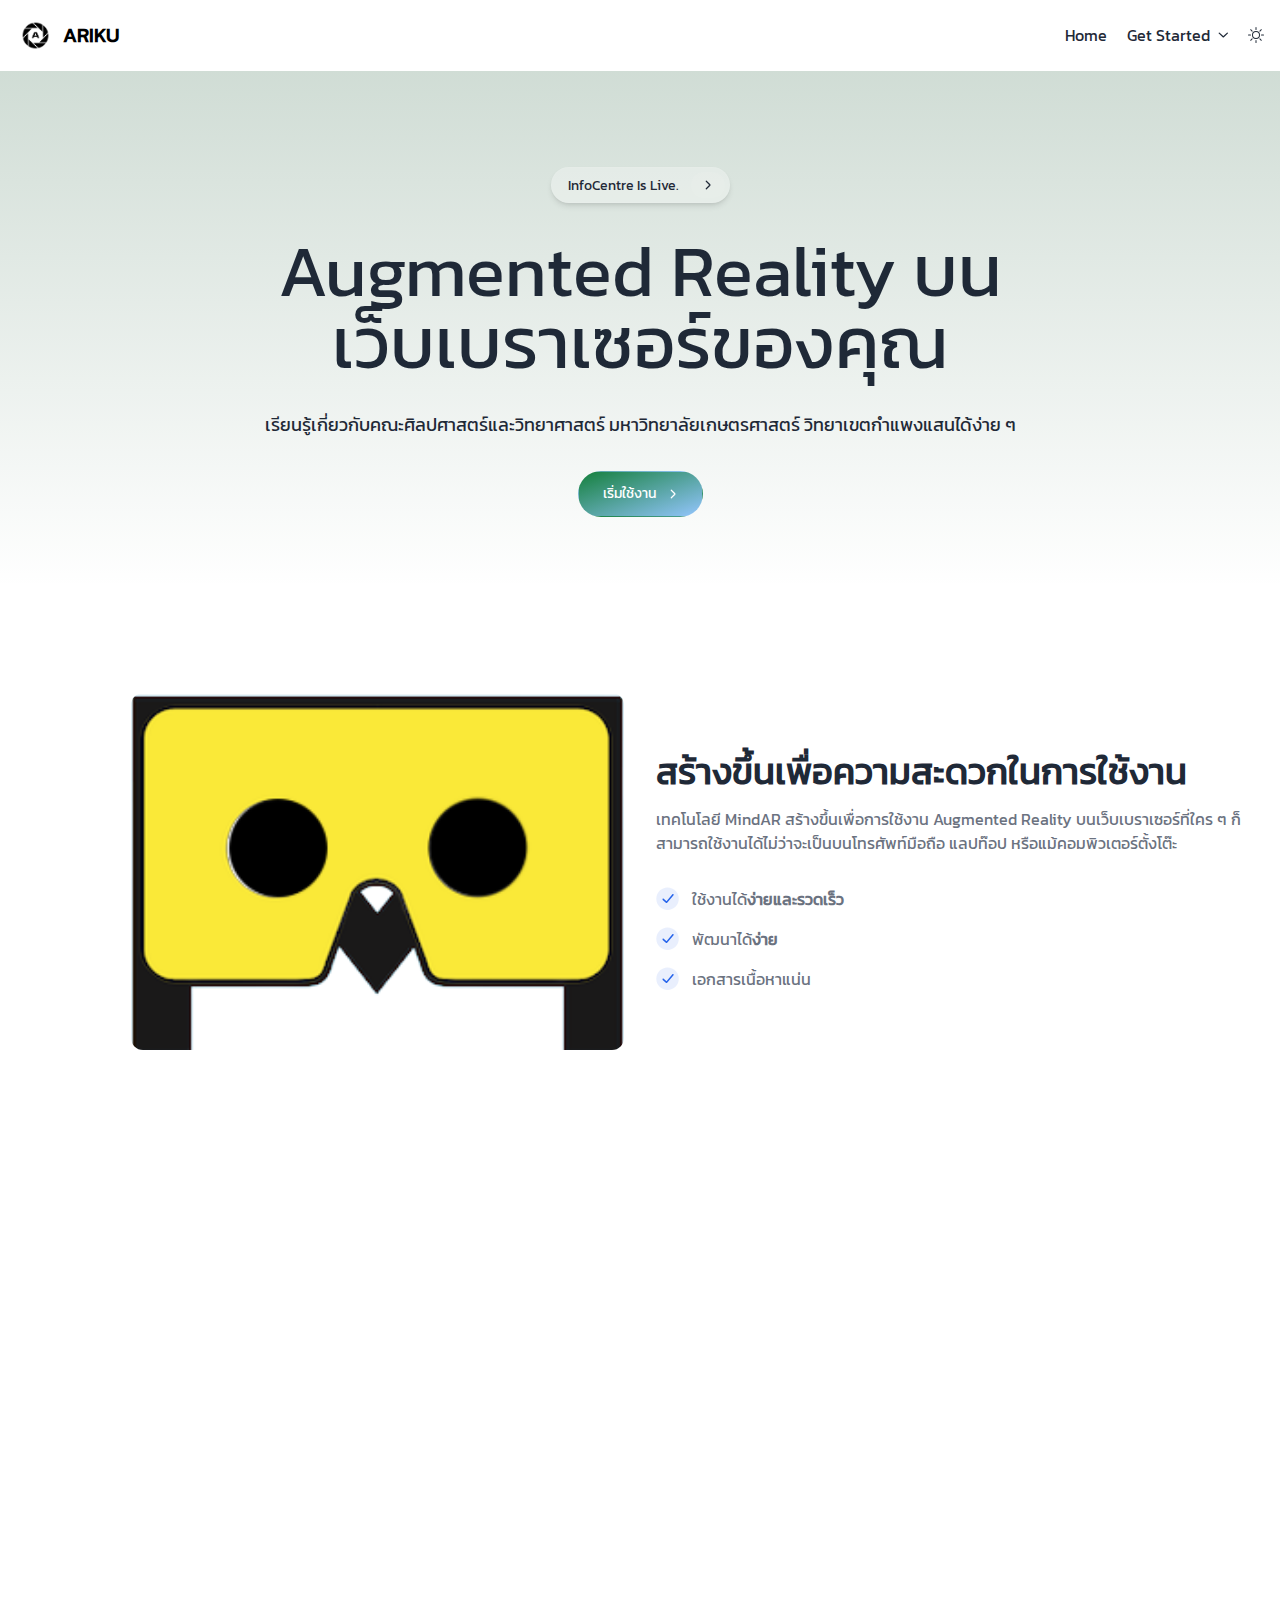
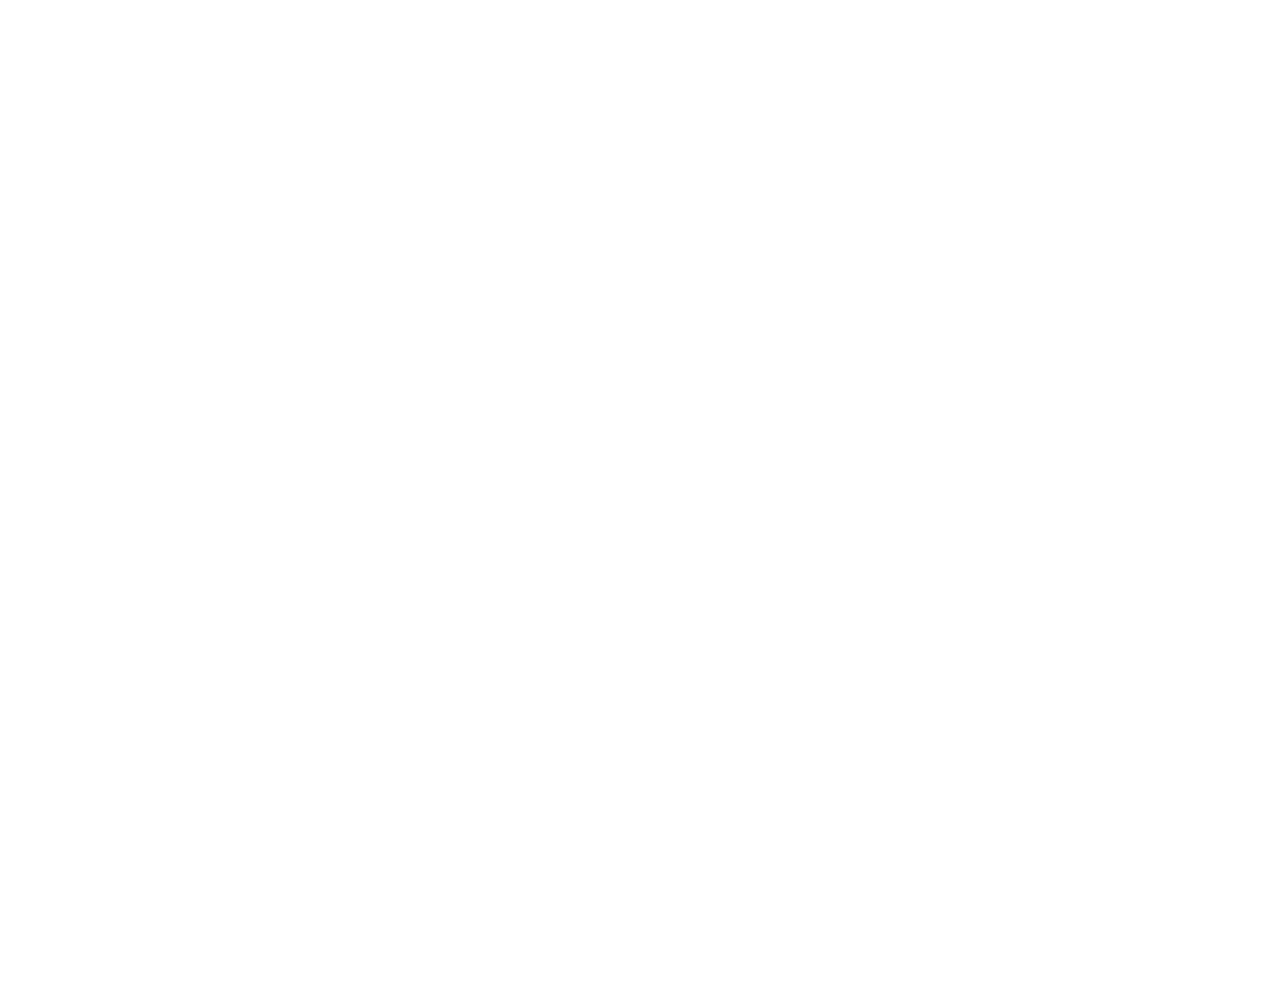
==== commit b1157d97: "change font style add icon" ====
--- a/index.html
+++ b/index.html
@@ -1,10 +1,12 @@
 <html>
 <head>
     <title>ARIKU: HOME</title>
+    <link rel="icon" type="image/x-icon" href="/assets/Images/ARIKULogo.png">
     <meta charset="utf-8" name="viewport" content="width=device-width, initial-scale=1.0">
     <script src="https://code.jquery.com/jquery-3.7.0.min.js"
         integrity="sha256-2Pmvv0kuTBOenSvLm6bvfBSSHrUJ+3A7x6P5Ebd07/g=" crossorigin="anonymous"></script>
     <script src="src/components/main.js"></script>
+    <script src="/src/components/prelineThings.min.js"></script>
     <link rel="stylesheet" href="src/components/output.css">
 </head>
 
@@ -91,7 +93,7 @@
         <div class="max-w-[85rem] mx-auto px-4 sm:px-6 lg:px-8 py-24 space-y-8 mb-6">
             <div class="flex justify-center">
                 <a class="group inline-block bg-white/30 hover:bg-white/[.1] dark:bg-white/[.05] dark:hover:bg-white/[.1] border border-white/[.05] p-1 pl-4 rounded-full shadow-md dark:text-white"
-                    href="#">
+                    href="/src/pages/infoCentre/mainInfo.html">
                     <p class="mr-2 inline-block text-sm">
                         InfoCentre Is Live.
                     </p>
@@ -131,7 +133,7 @@
         <div class="max-w-[85rem] px-4 py-10 sm:px-6 lg:px-8 lg:py-14 mx-auto mb-6">
             <div class="md:grid md:grid-cols-2 md:items-center md:gap-4 xl:gap-8">
                 <div class="flex sm:justify-center md:justify-end moveToLeft">
-                    <img class="rounded-xl w-10/12 object-cover sm:object-center" src="assets/Images/mindarlogo.png"
+                    <img class="rounded-xl w-10/12 object-cover object-center md:object-right" src="assets/Images/mindarlogo.png"
                         alt="MindAR.js logo">
                 </div>
                 <div class="mt-5 sm:mt-10 lg:mt-0">
@@ -241,7 +243,6 @@
                     </svg>
                 </div>
                 <!-- End Icon -->
-
                 <div class="mt-3">
                     <h3 class="text-sm sm:text-base md:text-lg font-semibold">
                         Google Chrome
@@ -249,7 +250,6 @@
                 </div>
             </div>
             <!-- End Icon Block -->
-
             <!-- Icon Block -->
             <div
                 class="h-36 sm:h-56 flex flex-col justify-center border border-gray-200 rounded-xl text-center p-4 md:p-5 dark:border-gray-700">
@@ -270,7 +270,6 @@
                 </div>
             </div>
             <!-- End Icon Block -->
-
             <!-- Icon Block -->
             <div
                 class="h-36 sm:h-56 flex flex-col justify-center border border-gray-200 rounded-xl text-center p-4 md:p-5 dark:border-gray-700">
@@ -301,7 +300,6 @@
                     </svg>
                 </div>
                 <!-- End Icon -->
-
                 <div class="mt-3">
                     <h3 class="text-sm sm:text-base md:text-lg font-semibold">
                         Opera
@@ -309,7 +307,6 @@
                 </div>
             </div>
             <!-- End Icon Block -->
-
             <!-- Icon Block -->
             <div
                 class="h-36 sm:h-56 flex flex-col justify-center border border-gray-200 rounded-xl text-center p-4 md:p-5 dark:border-gray-700">
@@ -322,7 +319,6 @@
                     </svg>
                 </div>
                 <!-- End Icon -->
-
                 <div class="mt-3">
                     <h3 class="text-sm sm:text-base md:text-lg font-semibold">
                         Edge
@@ -330,7 +326,6 @@
                 </div>
             </div>
             <!-- End Icon Block -->
-
             <!-- Icon Block -->
             <div
                 class="h-36 sm:h-56 flex flex-col justify-center border border-gray-200 rounded-xl text-center p-4 md:p-5 dark:border-gray-700">
@@ -364,8 +359,6 @@
                     </svg>
                 </div>
                 <!-- End Icon -->
-
-
                 <div class="mt-3">
                     <h3 class="text-sm sm:text-base md:text-lg font-semibold">
                         Line's In-App Browser
@@ -373,7 +366,6 @@
                 </div>
             </div>
             <!-- End Icon Block -->
-
             <!-- Icon Block -->
             <div
                 class="h-36 sm:h-56 flex flex-col justify-center border border-gray-200 rounded-xl text-center p-4 md:p-5 dark:border-gray-700">
@@ -396,7 +388,6 @@
                     </svg>
                 </div>
                 <!-- End Icon -->
-
                 <div class="mt-3">
                     <h3 class="text-sm sm:text-base md:text-lg font-semibold">
                         เว็บเบราเซอร์อื่น ๆ ก็รองรับนะ
@@ -404,7 +395,6 @@
                 </div>
             </div>
             <!-- End Icon Block -->
-
         </div>
         <!-- End Grid -->
     </div>
@@ -424,7 +414,7 @@
                 <div
                     class="flex-shrink-0 relative rounded-xl overflow-hidden w-full h-[200px] sm:w-[250px] sm:h-[350px]">
                     <img class="w-full h-full absolute top-0 left-0 object-cover"
-                        src="https://images.unsplash.com/photo-1664574654529-b60630f33fdb?ixlib=rb-4.0.3&ixid=MnwxMjA3fDF8MHxwaG90by1wYWdlfHx8fGVufDB8fHx8&auto=format&fit=crop&w=987&q=80"
+                        src="/assets/Images/forScanner.jpg"
                         alt="Image Description">
                 </div>
 
@@ -438,7 +428,7 @@
                         </div>
                         <h3
                             class="text-lg sm:text-2xl font-semibold text-gray-800 group-hover:text-blue-600 dark:text-gray-300 dark:group-hover:text-white">
-                            ใช้เพื่อสแกนรูปใน InfoCentre
+                            ใช้เพื่อสแกนรูปเพื่อดูโมเดล
                         </h3>
                         <p class="mt-2 text-gray-600 dark:text-gray-400">
                             ลองเข้าใช้งานดูสิ
@@ -472,7 +462,7 @@
                 <div
                     class="flex-shrink-0 relative rounded-xl overflow-hidden w-full h-[200px] sm:w-[250px] sm:h-[350px]">
                     <img class="w-full h-full absolute top-0 left-0 object-cover"
-                        src="https://images.unsplash.com/photo-1669824774762-65ddf29bee56?ixlib=rb-4.0.3&ixid=MnwxMjA3fDB8MHxwaG90by1wYWdlfHx8fGVufDB8fHx8&auto=format&fit=crop&w=987&q=80"
+                        src="/assets/Images/forInfoCentre.jpg"
                         alt="Image Description">
                 </div>
                 <div class="grow">
@@ -516,7 +506,6 @@
         </div>
         <!-- End Grid -->
     </div>
-    <script src="./node_modules/preline/dist/preline.js"></script>
 </body>
 
 </html>--- a/src/components/output.css
+++ b/src/components/output.css
@@ -1325,6 +1325,11 @@
      object-fit: cover;
 }
 
+.object-center {
+  -o-object-position: center;
+     object-position: center;
+}
+
 .p-1 {
   padding: 0.25rem;
 }
@@ -1413,6 +1418,11 @@
 .py-6 {
   padding-top: 1.5rem;
   padding-bottom: 1.5rem;
+}
+
+.px-10 {
+  padding-left: 2.5rem;
+  padding-right: 2.5rem;
 }
 
 .pl-4 {
@@ -1661,7 +1671,7 @@
 
   font-weight: bolder;
 
-  src: url(../assets/fonts/VarelaRound-Regular.ttf);
+  src: url(/assets/fonts/Kanit-Regular.ttf);
 }
 
 html {
@@ -2230,11 +2240,6 @@
     border-width: 1px;
   }
 
-  .sm\:object-center {
-    -o-object-position: center;
-       object-position: center;
-  }
-
   .sm\:p-6 {
     padding: 1.5rem;
   }
@@ -2349,6 +2354,11 @@
     margin-bottom: calc(1rem * var(--tw-space-y-reverse));
   }
 
+  .md\:object-right {
+    -o-object-position: right;
+       object-position: right;
+  }
+
   .md\:p-5 {
     padding: 1.25rem;
   }
